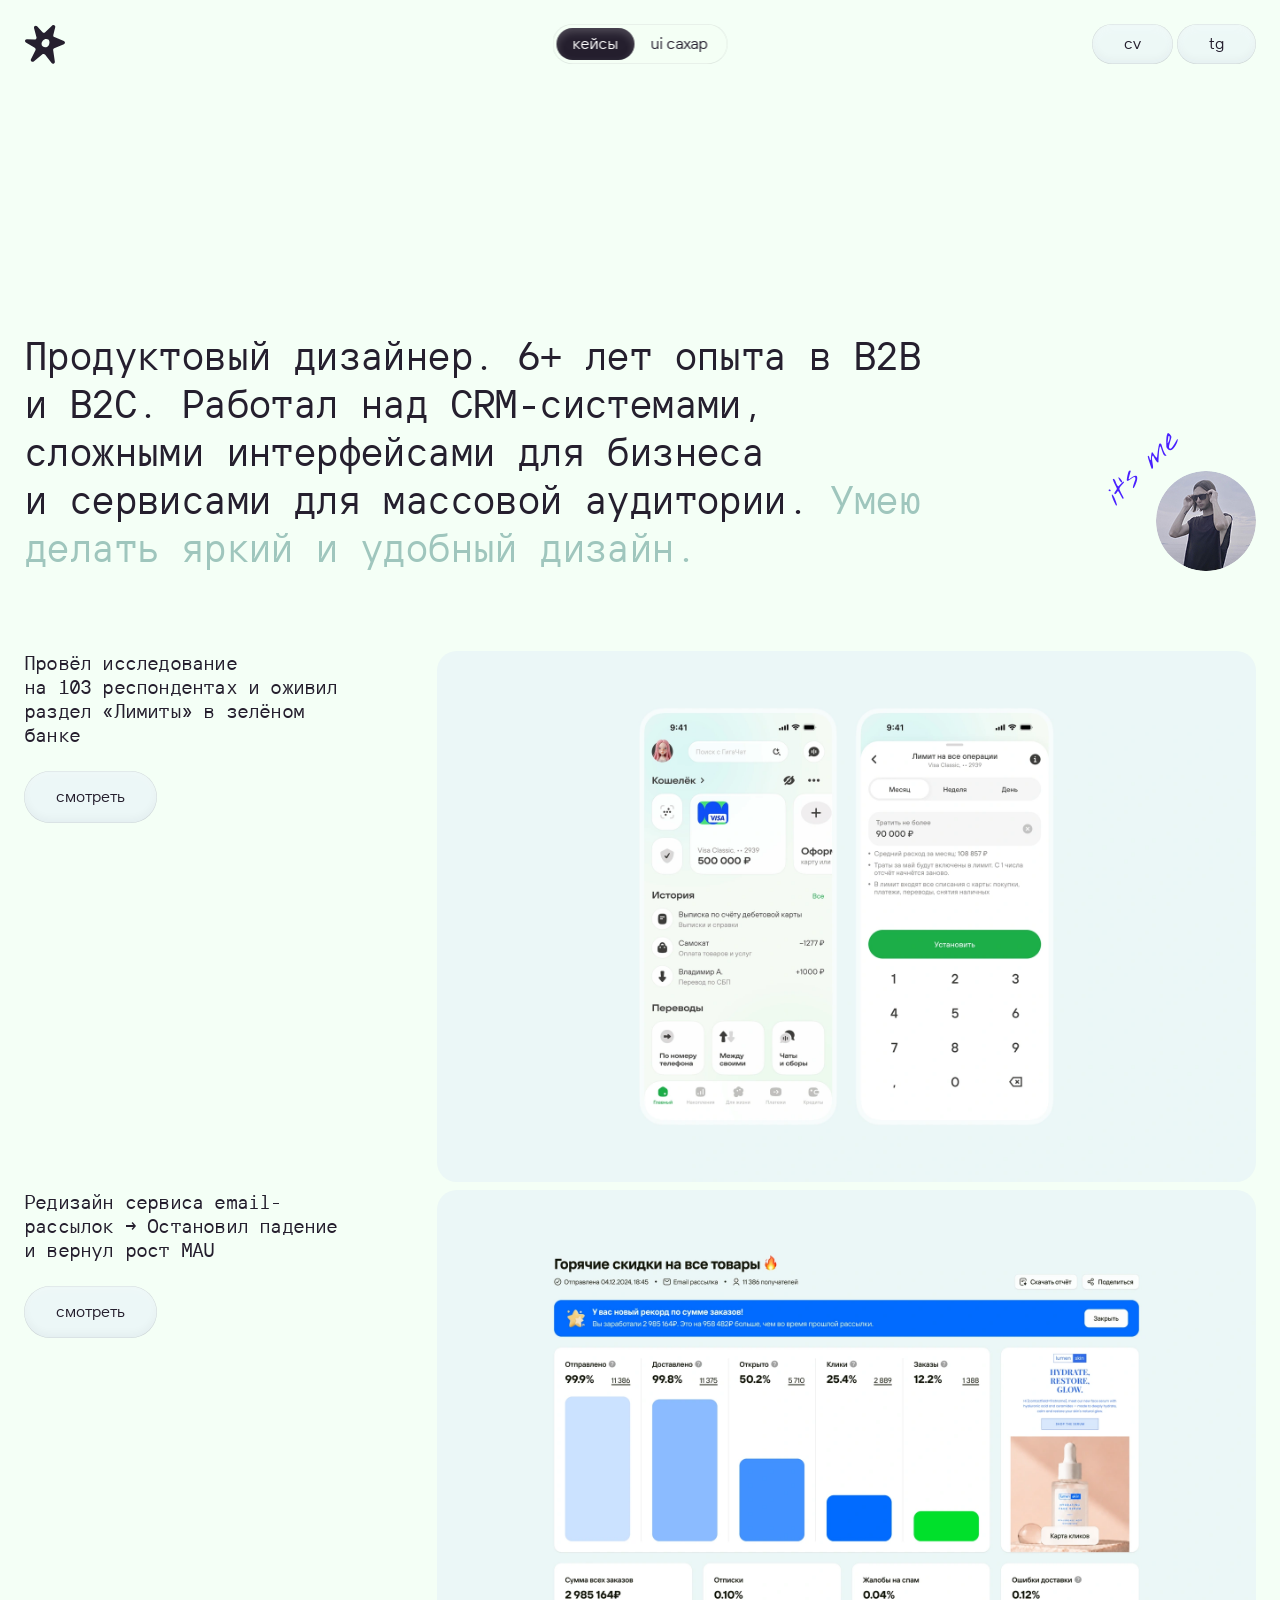
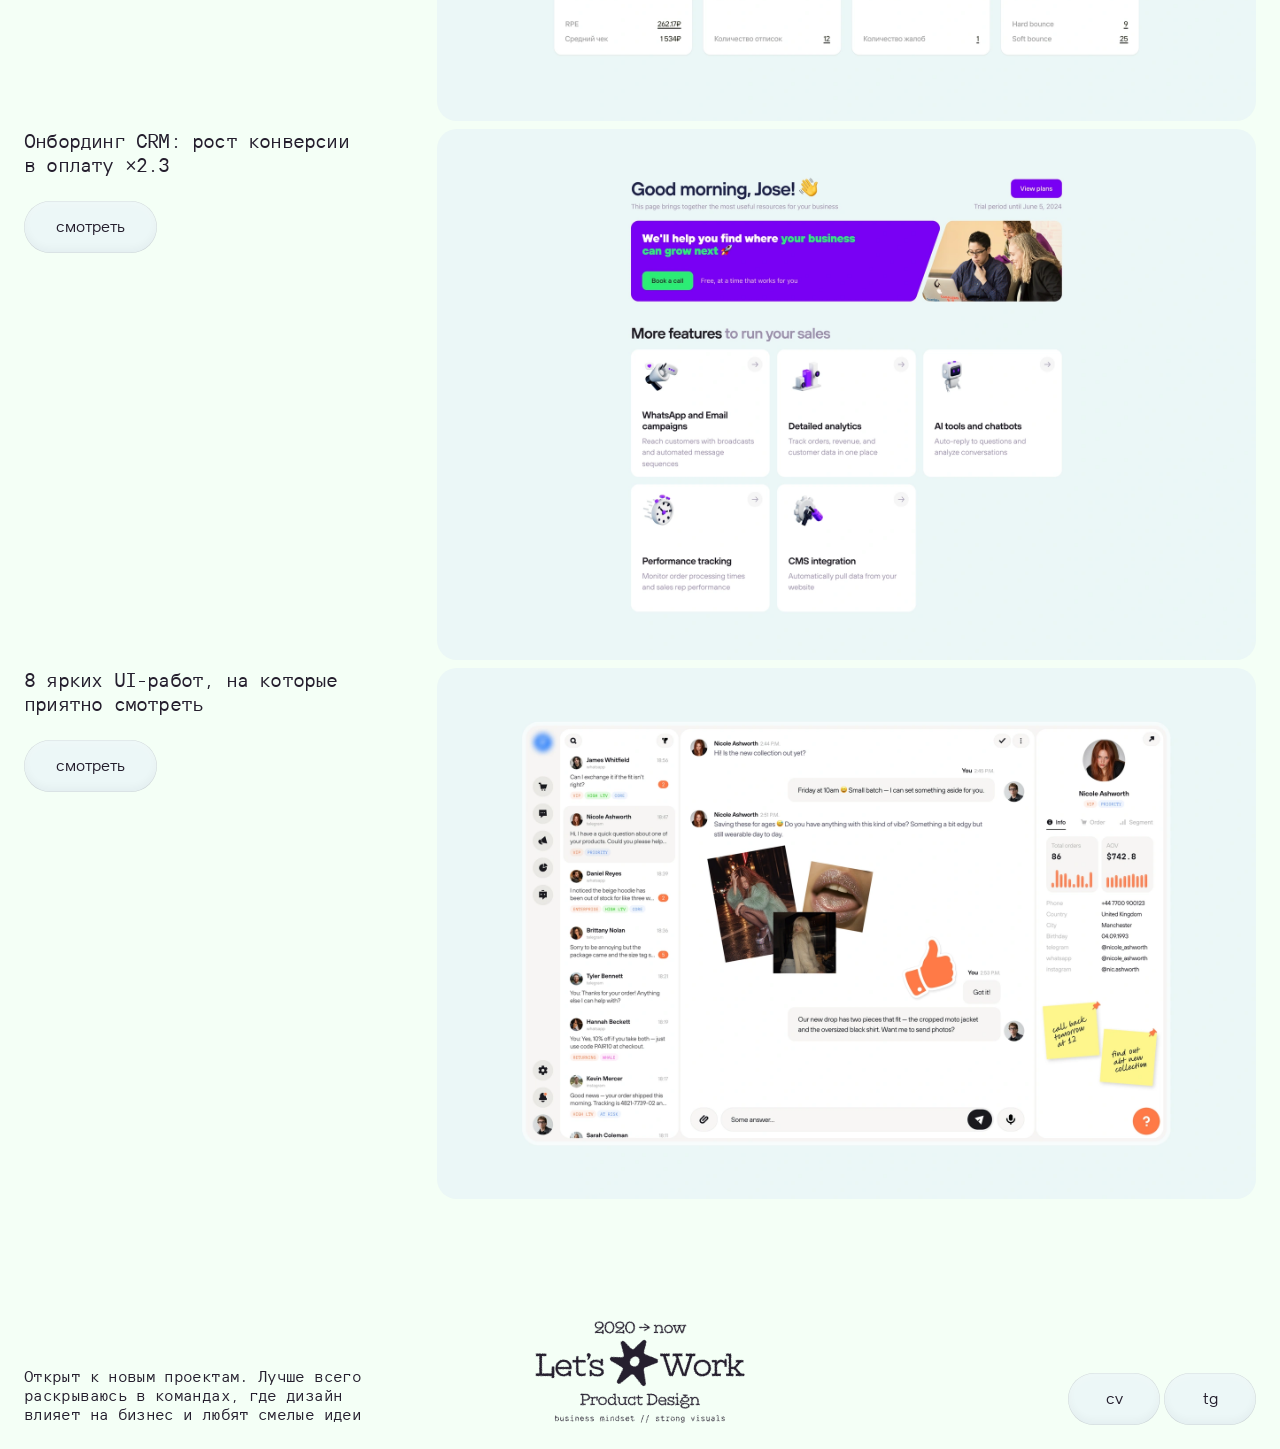
==== index.html @ d1dd5d83 "upload" ====
<!DOCTYPE html>
<html lang="ru">
  <head>
    <meta charset="utf-8">
    <meta name="viewport" content="width=device-width, initial-scale=1.0">
    <title>Николай Грачев — продуктовый дизайнер</title>
    <meta name="description" content="Продуктовый дизайнер. 6+ лет опыта в B2B и B2C: CRM-системы, сложные интерфейсы для бизнеса и сервисы для массовой аудитории.">
    <link rel="preload" href="fonts/tt-interphases-pro-mono-regular.woff2" as="font" type="font/woff2" crossorigin>
    <link rel="preload" href="fonts/tt-interphases-pro-regular.woff2" as="font" type="font/woff2" crossorigin>
    <link rel="icon" type="image/png" href="images/favicon.png">
    <link rel="apple-touch-icon" href="images/apple-touch-icon.png">
    <link rel="stylesheet" href="css/tokens.css">
    <link rel="stylesheet" href="css/base.css">
    <link rel="stylesheet" href="css/components.css">
    <link rel="stylesheet" href="css/home.css">
  </head>
  <body>
    <header class="main-header">
      <a class="main-header-logo" href="index.html" aria-label="На главную">
        <img src="images/logo.svg" alt="" width="42" height="41">
      </a>
      <div class="switch" role="tablist" aria-label="Раздел">
        <span class="pill" aria-hidden="true"></span>
        <button class="switch-item is-active" role="tab" aria-selected="true" data-tab="cases">кейсы</button>
        <button class="switch-item" role="tab" aria-selected="false" data-tab="ui">ui сахар</button>
      </div>
      <nav class="header-buttons">
        <a class="button button-small" href="#" data-link="cv">cv</a>
        <a class="button button-small" href="https://t.me/kolya01101110" target="_blank" rel="noopener" data-link="tg">tg</a>
      </nav>
    </header>

    <main class="container">

      <!-- Таб «кейсы» -->
      <div data-tab-panel="cases">
        <section class="hero">
          <h1 class="text-h1">Продуктовый дизайнер. 6+&nbsp;лет опыта в&nbsp;B2B и&nbsp;B2C. Работал над&nbsp;CRM-системами, сложными интерфейсами для&nbsp;бизнеса и&nbsp;сервисами для&nbsp;массовой аудитории. <span class="text-middle-grey">Умею делать яркий и&nbsp;удобный дизайн.</span></h1>
          <div class="hero-loom">
            <button class="hero-loom-button" type="button" aria-haspopup="dialog" aria-controls="video-note" aria-label="Открыть видео-приветствие">
              <img src="images/ava.png" alt="" width="100" height="100">
            </button>
            <p class="text-handwrite-32" aria-hidden="true">it's me</p>
          </div>
        </section>

        <section class="works" aria-label="Кейсы">
          <article class="work">
            <div class="work-description">
              <h2 class="text-h2">Провёл исследование на&nbsp;103&nbsp;респондентах и&nbsp;оживил раздел «Лимиты» в&nbsp;зелёном банке</h2>
              <a class="button button-middle" href="case-1.html">смотреть</a>
            </div>
            <a class="work-preview" href="case-1.html" tabindex="-1" aria-hidden="true">
              <img src="cover/cover-sber.webp" alt="" width="925" height="600" loading="lazy">
            </a>
          </article>
          <article class="work">
            <div class="work-description">
              <h2 class="text-h2">Редизайн сервиса email-рассылок&nbsp;→ Остановил падение и&nbsp;вернул рост MAU</h2>
              <a class="button button-middle" href="case-2.html">смотреть</a>
            </div>
            <a class="work-preview" href="case-2.html" tabindex="-1" aria-hidden="true">
              <img src="cover/cover-email.webp" alt="" width="925" height="600" loading="lazy">
            </a>
          </article>
          <article class="work">
            <div class="work-description">
              <h2 class="text-h2">Онбординг CRM: рост конверсии в&nbsp;оплату&nbsp;×2.3</h2>
              <a class="button button-middle" href="case-3.html">смотреть</a>
            </div>
            <a class="work-preview" href="case-3.html" tabindex="-1" aria-hidden="true">
              <img src="cover/cover-simla.webp" alt="" width="925" height="600" loading="lazy">
            </a>
          </article>
          <article class="work">
            <div class="work-description">
              <h2 class="text-h2">8&nbsp;ярких UI-работ, на&nbsp;которые приятно смотреть</h2>
              <a class="button button-middle" href="#ui" data-switch-to="ui">смотреть</a>
            </div>
            <a class="work-preview work-preview--violet" href="#ui" data-switch-to="ui" tabindex="-1" aria-hidden="true">
              <img src="cover/cover-chat.webp" alt="" width="925" height="600" loading="lazy">
            </a>
          </article>
        </section>
      </div>

      <!-- Таб «ui сахар» -->
      <div data-tab-panel="ui" hidden>
        <section class="shots" aria-label="UI-работы">
          <div class="shot" data-fit="1392" style="--shot-bg: #ECF7F7">
            <img class="shot-img shot-img--banner" src="ui/ui-1.webp" alt="" width="1114" height="360" loading="lazy">
          </div>
          <div class="shot" data-fit="1392" style="--shot-bg: #F6F5F3; --shot-stroke: rgba(255, 255, 255, 0.6); --shot-radius: 20px">
            <img class="shot-img shot-img--desktop" src="ui/ui-2.webp" alt="" width="955" height="620" loading="lazy">
          </div>
          <div class="shot" data-fit="1392" style="--shot-bg: #F1F3FB; --shot-stroke: rgba(255, 255, 255, 0.3)">
            <img class="shot-img shot-img--phone" src="ui/ui-3-1.webp" alt="" width="285" height="620" loading="lazy">
            <img class="shot-img shot-img--phone" src="ui/ui-3-2.webp" alt="" width="285" height="620" loading="lazy">
            <img class="shot-img shot-img--phone" src="ui/ui-3-3.webp" alt="" width="285" height="620" loading="lazy">
          </div>
          <div class="shot" data-fit="1392" style="--shot-bg: #000000">
            <img class="shot-img shot-img--showcase" src="ui/ui-4.webp" alt="" width="1093" height="710" loading="lazy">
          </div>
          <div class="shot" data-fit="1392" style="--shot-bg: #000000; --shot-stroke: #0A0A0E">
            <img class="shot-img shot-img--desktop" src="ui/ui-5.webp" alt="" width="955" height="620" loading="lazy">
          </div>
          <div class="shot" data-fit="1392" style="--shot-bg: #EFEFF1; --shot-stroke: rgba(255, 255, 255, 0.4)">
            <img class="shot-img shot-img--phone" src="ui/ui-6-1.webp" alt="" width="285" height="620" loading="lazy">
            <img class="shot-img shot-img--phone" src="ui/ui-6-2.webp" alt="" width="285" height="620" loading="lazy">
            <img class="shot-img shot-img--phone" src="ui/ui-6-3.webp" alt="" width="285" height="620" loading="lazy">
          </div>
          <div class="shot" data-fit="1392" style="--shot-bg: #F7F4F3; --shot-stroke: rgba(255, 255, 255, 0.6)">
            <img class="shot-img shot-img--phone" src="ui/ui-7-1.webp" alt="" width="285" height="620" loading="lazy">
            <img class="shot-img shot-img--phone" src="ui/ui-7-2.webp" alt="" width="285" height="620" loading="lazy">
            <img class="shot-img shot-img--phone" src="ui/ui-7-3.webp" alt="" width="285" height="620" loading="lazy">
          </div>
          <div class="shot" data-fit="1392" style="--shot-bg: #F4F4F5; --shot-stroke: rgba(255, 255, 255, 0.4); --shot-radius: 24px">
            <img class="shot-img shot-img--desktop" src="ui/ui-8.webp" alt="" width="955" height="620" loading="lazy">
          </div>
        </section>
      </div>

      <footer class="main-footer">
        <p class="text-mono-16">Открыт к&nbsp;новым проектам. Лучше всего раскрываюсь в&nbsp;командах, где&nbsp;дизайн влияет на&nbsp;бизнес и&nbsp;любят смелые идеи</p>
        <img class="main-footer-logo" src="images/logo-footer.png" alt="Let’s Work — Product Design" width="212" height="110">
        <div class="main-footer-buttons">
          <a class="button button-middle button-fixed-92" href="#" data-link="cv">cv</a>
          <a class="button button-middle button-fixed-92" href="https://t.me/kolya01101110" target="_blank" rel="noopener" data-link="tg">tg</a>
        </div>
      </footer>
    </main>

    <!-- Видео-кружок (как в Telegram). Пока картинка; видео: заменить <img> на
         <video src="..." playsinline preload="metadata"></video> — прогресс и play/pause подхватятся сами -->
    <dialog class="video-note" id="video-note" aria-label="Видео-приветствие">
      <header class="main-header">
        <img class="video-note-logo" src="images/logo.svg" alt="" width="42" height="41">
        <button class="button button-small video-note-close" type="button" data-close>закрыть</button>
      </header>
      <div class="video-note-stage">
        <div class="video-note-circle">
          <img class="video-note-media" src="images/ava-video.webp" alt="Николай Грачев" width="680" height="680">
          <svg class="video-note-progress" viewBox="0 0 680 680" aria-hidden="true">
            <circle cx="340" cy="340" r="337" pathLength="100"/>
          </svg>
        </div>
      </div>
    </dialog>

    <script src="js/fit.js"></script>
    <script src="js/switch.js"></script>
    <script src="js/video-note.js"></script>
  </body>
</html>
---- css/tokens.css ----
/* Дизайн-токены. Значения из Figma (Portfolio — autumn 2026). */
:root {
  /* цвета */
  --white: #F4FFF6;        /* фон страницы */
  --black: #251F2E;        /* основной текст, активная пилюля */
  --light-grey: #ECF7F7;   /* фон кнопок и карточек */
  --light-grey-hover: #DBF0F0;
  --light-grey-active: #C9E8E8;
  --light-violet: #F7F6F9; /* фон карточки «ui-сахар» */
  --middle-grey: #9FC6BD;  /* акцентная часть заголовка */
  --blue: #4920FF;         /* рукописная подпись */
  --border: rgba(37, 31, 46, 0.12);

  /* шрифты */
  --font-sans: "TT Interphases Pro", system-ui, sans-serif;
  --font-mono: "TT Interphases Pro Mono", ui-monospace, monospace;
  --font-hand: "Nothing You Could Do", cursive;

  /* эффекты */
  --shadow-inset: inset 0 4px 8px 0 rgba(255, 255, 255, 0.20),
                  inset 0 -4px 8px 0 rgba(37, 31, 46, 0.04);
  --stroke-inside: inset 0 0 0 0.5px var(--border); /* обводка внутрь, как в Figma */
  --blur: blur(4px);

  /* сетка и отступы */
  --page-padding: 24px;
  --grid-gap: 8px;
  --radius-card: 20px;
  --radius-pill: 100px;
}

/* Адаптив: десктоп ≥1024 (тянется на всю ширину), планшет 768–1023, мобилка ≤767 */
@media (max-width: 767px) {
  :root { --page-padding: 16px; }
}
---- css/base.css ----
/* Шрифты */
@font-face {
  font-family: "TT Interphases Pro";
  src: url("../fonts/tt-interphases-pro-regular.woff2") format("woff2");
  font-weight: 400;
  font-style: normal;
  font-display: block;
}
@font-face {
  font-family: "TT Interphases Pro";
  src: url("../fonts/tt-interphases-pro-medium.woff2") format("woff2");
  font-weight: 500;
  font-style: normal;
  font-display: block;
}
@font-face {
  font-family: "TT Interphases Pro Mono";
  src: url("../fonts/tt-interphases-pro-mono-regular.woff2") format("woff2");
  font-weight: 400;
  font-style: normal;
  font-display: block;
}
@font-face {
  font-family: "Nothing You Could Do";
  src: url("../fonts/nothing-you-could-do.woff2") format("woff2");
  font-weight: 400;
  font-style: normal;
  font-display: block;
}

/* Ресет */
*, *::before, *::after { box-sizing: border-box; }
html { scroll-behavior: smooth; }
body {
  margin: 0;
  background-color: var(--white);
  color: var(--black);
  font-family: var(--font-sans);
  font-size: 16px;
  line-height: 1.5;
  -webkit-font-smoothing: antialiased;
  -moz-osx-font-smoothing: grayscale;
}
h1, h2, h3, p { margin: 0; font-weight: 400; }
img { display: block; max-width: 100%; }
a { color: inherit; text-decoration: none; }
button { font: inherit; color: inherit; }

/* Типографика */
.text-h1 {               /* hero, 40 / 120% */
  font-family: var(--font-mono);
  font-size: 40px;
  line-height: 1.2;
  letter-spacing: -0.04em;
}
.text-h2 {               /* заголовок карточки, 20 / 120% */
  font-family: var(--font-mono);
  font-size: 20px;
  line-height: 1.2;
  letter-spacing: -0.04em;
}
.text-mono-16 {          /* 16 / 120% */
  font-family: var(--font-mono);
  font-size: 16px;
  line-height: 1.2;
  letter-spacing: -0.04em;
}
.text-16 {               /* 16 / 150% */
  font-family: var(--font-sans);
  font-size: 16px;
  line-height: 1.5;
}
.text-handwrite-32 {
  font-family: var(--font-hand);
  font-size: 32px;
  line-height: 1.2;
  letter-spacing: -0.04em;
  color: var(--blue);
}
.text-middle-grey { color: var(--middle-grey); }

/* Доступность: фокус только с клавиатуры */
:focus-visible {
  outline: 2px solid var(--blue);
  outline-offset: 2px;
}
.visually-hidden {
  position: absolute; width: 1px; height: 1px; margin: -1px;
  overflow: hidden; clip: rect(0 0 0 0); white-space: nowrap;
}

/* Адаптив: типографика */
@media (max-width: 1023px) {
  .text-h1 { font-size: 32px; }
}
@media (max-width: 767px) {
  .text-h1 { font-size: 24px; }
}
---- css/components.css ----
/* Кнопки — компонент «Frame 3» из ui kit */
.button {
  display: inline-flex;
  align-items: center;
  justify-content: center;
  padding: 4px 32px 6px;
  border: none;
  border-radius: var(--radius-pill);
  box-shadow: var(--stroke-inside), var(--shadow-inset);
  font-family: var(--font-sans);
  font-size: 16px;
  line-height: 1.5;
  white-space: nowrap;
  cursor: pointer;
  transition: background-color .2s ease;
}
/* small: 40px, полупрозрачная с блюром (шапка) */
.button-small {
  height: 40px;
  background-color: rgba(236, 247, 247, 0.8);
  -webkit-backdrop-filter: var(--blur);
  backdrop-filter: var(--blur);
}
.button-small:hover  { background-color: rgba(219, 240, 240, 0.8); }
.button-small:active { background-color: rgba(201, 232, 232, 0.8); }

/* middle: 52px, сплошная (карточки, футер) */
.button-middle {
  height: 52px;
  background-color: var(--light-grey);
}
.button-middle:hover  { background-color: var(--light-grey-hover); }
.button-middle:active { background-color: var(--light-grey-active); }

.button-fixed-92 { width: 92px; padding-inline: 0; }

/* «← на главную» в шапке кейсов — поуже: слева 16, справа 20 */
.button-back { padding-inline: 16px 20px; }

/* Segment control — «Frame 1» */
.switch {
  position: relative;
  display: inline-flex;
  align-items: center;
  padding: 4px;
  border-radius: var(--radius-pill);
  box-shadow: var(--stroke-inside);
  background: rgba(244, 255, 246, 0.8);
  -webkit-backdrop-filter: var(--blur);
  backdrop-filter: var(--blur);
  font-family: var(--font-sans);
  font-size: 16px;
  line-height: 1.5;
}
.pill {
  position: absolute;
  top: 4px;
  bottom: 4px;
  left: 4px;
  border-radius: var(--radius-pill);
  background: var(--black);
  box-shadow: var(--shadow-inset);
  transition: translate 280ms cubic-bezier(.4, 0, .2, 1),
              width 300ms cubic-bezier(.34, 1.3, .64, 1) 0.22s;
}
.pill.is-moving {
  animation: pill-squish 520ms linear;
}
@keyframes pill-squish {
  0%   { scale: 1 1; }
  58%  { scale: 1 1; }
  76%  { scale: .97 1.01; }
  100% { scale: 1 1; }
}
@media (prefers-reduced-motion: reduce) {
  .pill { transition: none; }
  .pill.is-moving { animation: none; }
}
.switch-item {
  position: relative;
  z-index: 1;
  display: flex;
  align-items: center;
  justify-content: center;
  height: 32px;
  padding: 4px 16px 6px;
  border: none;
  background: none;
  border-radius: var(--radius-pill);
  color: var(--black);
  cursor: pointer;
  white-space: nowrap;
  transition: color .3s ease;
}
.switch-item.is-active {
  color: #FFFFFF;
  cursor: default;
}

/* Шапка */
.main-header {
  position: fixed;
  top: 0;
  left: 0;
  z-index: 10;
  width: 100%;
  padding: var(--page-padding);
  display: flex;
  justify-content: space-between;
  align-items: flex-start;
  pointer-events: none;   /* прозрачные зоны шапки не перехватывают клики */
}
.main-header > * { pointer-events: auto; }
/* Свич «кейсы / ui сахар» — по центру страницы, а не между логотипом и cv/tg
   (они разной ширины, и во флексе свич кренило влево). На мобилке — во флексе, справа */
@media (min-width: 768px) {
  .main-header > .switch {
    position: absolute;
    top: var(--page-padding);
    left: 50%;
    translate: -50% 0;
  }
}
.main-header-logo img { width: 42px; height: 41px; }
.header-buttons {
  display: flex;
  gap: 4px;
}

/* big: 100px, кнопки «СРАЗУ В ФИГМУ», «ВСЕ АРТЕФАКТЫ» */
.button-big {
  height: 100px;
  gap: 10px;
  padding: 4px 60px 6px;
  font-family: var(--font-mono);
  font-size: 16px;
  line-height: 1.5;
  background-color: var(--light-grey);
}
.button-big:hover  { background-color: var(--light-grey-hover); }
.button-big:active { background-color: var(--light-grey-active); }
.button-big > img { width: 24px; height: 24px; }

/* dark — тёмный вариант из ui kit */
.button-dark {
  color: var(--white);
  background-color: var(--black);
  box-shadow: var(--stroke-inside),
              inset 0 4px 12px 0 rgba(255, 255, 255, 0.16),
              inset 0 -4px 12px 0 #18141E;
}
.button-dark:hover  { background-color: #110E15; }
.button-dark:active { background-color: #000000; }

/* Переключатель «было / стало» — segment control (анимация из js/switch.js) с фоном и тенью тогла */
.switch--toggle {
  background: rgba(236, 247, 247, 0.8);
  box-shadow: var(--stroke-inside), var(--shadow-inset);
}
/* Пока пилюля не встала на стартовую позицию — без анимации (иначе при загрузке она «едет» к «стало») */
.switch--toggle:not(.is-ready) .pill { transition: none; }

/* Очень узкие экраны (<360): cv/tg в шапке кейсов поуже, чтобы влезали рядом с «на главную» */
@media (max-width: 359px) {
  .header-buttons .button { padding-inline: 20px; }
}
---- css/home.css ----
/* Главная — фрейм «main» 1440 */
.container {
  padding: 0 var(--page-padding) var(--page-padding);
}

/* Hero: текст начинается на 331px от верха страницы, низ текста выровнен с аватаркой */
.hero {
  display: flex;
  justify-content: space-between;
  align-items: flex-end;
  column-gap: 80px;      /* текст не заходит под подпись «it's me» на узких экранах */
  padding-top: 331px;
}
.hero > h1 {
  max-width: 923px;
}
.hero-loom {
  position: relative;
  flex-shrink: 0;
  width: 100px;
  height: 100px;
  margin-bottom: 0.36px; /* низ аватарки на 570.64 при низе текста 571 */
}
.hero-loom-button {
  display: block;
  padding: 0;
  border: none;
  border-radius: 50%;
  background: none;
  cursor: pointer;
  transition: transform .3s cubic-bezier(.4, 0, .2, 1);
}
@media (hover: hover) {
  .hero-loom-button:hover { transform: scale(1.04); }
}
.hero-loom-button img {
  display: block;
  width: 100px;
  height: 100px;
  border-radius: 50%;
  object-fit: cover;
}
@media (prefers-reduced-motion: reduce) {
  .hero-loom-button { transition: none; }
}
.hero-loom > p {
  position: absolute;
  left: -14px;           /* центр подписи относительно левого верхнего угла аватарки */
  top: -1.5px;
  translate: -50% -50%;
  rotate: -45deg;
  white-space: nowrap;
  pointer-events: none;
}

/* Табы, которые переключает segment control */
[data-tab-panel][hidden] { display: none; }

/* Кейсы */
.works {
  display: flex;
  flex-direction: column;
  gap: var(--grid-gap);
  margin-top: 80px;
}
.work {
  display: grid;
  grid-template-columns: repeat(12, 1fr);
  column-gap: var(--grid-gap);
  align-items: start;
}
.work-description {
  grid-column: 1 / 5;
  max-width: 336px;
  display: flex;
  flex-direction: column;
  align-items: flex-start;
  gap: 24px;
}
.work-preview {
  grid-column: 5 / 13;
  display: block;
  aspect-ratio: 925 / 600;
  overflow: hidden;
  border-radius: var(--radius-card);
  background-color: var(--light-grey);
  transition: transform .4s cubic-bezier(.4, 0, .2, 1);
}
/* Ховер: обложка целиком (фон + картинка) чуть растёт; transform не влияет на раскладку, соседи не сдвигаются */
@media (hover: hover) {
  .work-preview:hover { transform: scale(1.01); }
}
@media (prefers-reduced-motion: reduce) {
  .work-preview { transition: none; }
}
.work-preview--violet { background-color: var(--light-violet); }
.work-preview > img {
  width: 100%;
  height: 100%;
  object-fit: cover;
}

/* Футер */
.main-footer {
  position: relative;
  display: flex;
  justify-content: space-between;
  align-items: flex-end;
  margin-top: var(--grid-gap); /* футер — последний элемент колонки кейсов с gap 8 */
  padding-top: 160px;
}
.main-footer > p {
  width: 340px;
}
.main-footer-buttons {
  display: flex;
  gap: 4px;
}
.main-footer-logo {
  position: absolute;
  bottom: 0;
  left: 50%;
  translate: -50% 0;
  width: 212px;
  height: 110px;
}

/* Таб «ui сахар» — фрейм «ui». Шоты 1392×800, картинка по центру */
.shots {
  display: flex;
  flex-direction: column;
  gap: var(--grid-gap);
  padding-top: var(--page-padding); /* первый шот на 24px от верха, шапка лежит поверх */
}
.shot {
  --shot-bg: var(--light-grey);
  --shot-stroke: transparent;   /* обводка 8px снаружи картинки, как Stroke Outside в Figma */
  --shot-radius: 28px;
  height: 800px;
  display: flex;
  align-items: center;
  justify-content: center;
  gap: 40px;
  overflow: hidden;
  border-radius: calc(var(--radius-card) / var(--fit, 1)); /* при уменьшении (js/fit.js) скругление остаётся 20 */
  background-color: var(--shot-bg);
}
.shot-img {
  display: block;
  flex-shrink: 0;
  object-fit: cover;
  border-radius: var(--shot-radius);
  box-shadow: 0 0 0 8px var(--shot-stroke);
}
.shot-img--phone    { width: 285.17px;  height: 620px; }
.shot-img--desktop  { width: 954.62px;  height: 620px; }
.shot-img--banner   { width: 1114.29px; height: 360px; border-radius: 0; box-shadow: none; }
.shot-img--showcase { width: 1093.2px;  height: 710px; border-radius: 0; box-shadow: none; }

/* Видео-кружок — Figma «video» 759:7309 */
html:has(.video-note[open]) { overflow: hidden; }
.video-note {
  width: 100%;
  height: 100%;
  max-width: none;
  max-height: none;
  margin: 0;
  padding: 0;
  border: none;
  background: transparent;
  color: inherit;
}
.video-note::backdrop {
  background-color: rgba(244, 255, 246, 0.8);
  -webkit-backdrop-filter: blur(12px);
  backdrop-filter: blur(12px);
}
.video-note-logo { width: 42px; height: 41px; }
.video-note-close { padding-inline: 24px; }
.video-note-stage {
  height: 100%;
  display: flex;
  align-items: center;
  justify-content: center;
}
.video-note-circle {
  --progress: 0;          /* 0…1, ставит js/video-note.js */
  position: relative;
  width: min(680px, calc(100vw - 2 * var(--page-padding)), calc(100dvh - 176px));
  aspect-ratio: 1;
  border-radius: 50%;
  overflow: hidden;
}
.video-note-media {
  display: block;
  width: 100%;
  height: 100%;
  object-fit: cover;
}
/* Прогресс: полоса 6px по внешнему краю, старт сверху, по часовой */
.video-note-progress {
  position: absolute;
  inset: 0;
  rotate: -90deg;
  pointer-events: none;
}
.video-note-progress circle {
  fill: none;
  stroke: var(--blue);
  stroke-width: 6;
  stroke-dasharray: 100;
  stroke-dashoffset: calc(100 - var(--progress) * 100);
}

/* Появление */
.video-note[open] .video-note-circle { animation: video-note-in .35s cubic-bezier(.2, 0, 0, 1); }
.video-note[open]::backdrop { animation: video-note-fade .25s ease; }
@keyframes video-note-in { from { opacity: 0; scale: .92; } }
@keyframes video-note-fade { from { opacity: 0; } }
@media (prefers-reduced-motion: reduce) {
  .video-note[open] .video-note-circle,
  .video-note[open]::backdrop { animation: none; }
}

/* ——— Адаптив главной ——— */
@media (max-width: 1023px) {
  /* Hero: только текст, кружка с «it's me» (и открытия видео) в адаптиве нет */
  .hero { padding-top: 200px; }
  .hero-loom { display: none; }

  /* Карточки в одну колонку: текст, под ним обложка */
  .works { margin-top: 64px; gap: 64px; }
  .work { display: flex; flex-direction: column; gap: 24px; }
  .work-description { max-width: 560px; }
  /* «смотреть» не показываем — жмут на обложку. Кнопка остаётся для клавиатуры
     и скринридеров (у обложки aria-hidden) и появляется при фокусе с Tab */
  .work-description > .button:not(:focus-visible) {
    position: absolute;
    width: 1px; height: 1px; margin: -1px; padding: 0;
    overflow: hidden; clip: rect(0 0 0 0); white-space: nowrap;
  }
  .work-description .text-h2 { font-size: 24px; }
  .work-preview { width: 100%; }

  /* Футер: текст сверху, ниже кнопки и логотип */
  .main-footer {
    flex-wrap: wrap;
    row-gap: 40px;
    margin-top: 0;
    padding-top: 120px;
  }
  .main-footer > p { width: 100%; max-width: 340px; }
  .main-footer-logo { position: static; translate: none; order: 1; }
}
@media (max-width: 767px) {
  /* Шапка главной: логотип и свич; cv и tg есть в футере. В кейсах cv/tg остаются */
  .header-buttons { display: none; }

  .hero { padding-top: 136px; }

  .works { margin-top: 48px; gap: 48px; }
  .work { gap: 20px; }
  .work-description .text-h2 { font-size: 20px; }

  .main-footer { padding-top: 96px; }
  .main-footer-logo { width: 160px; height: auto; }
}
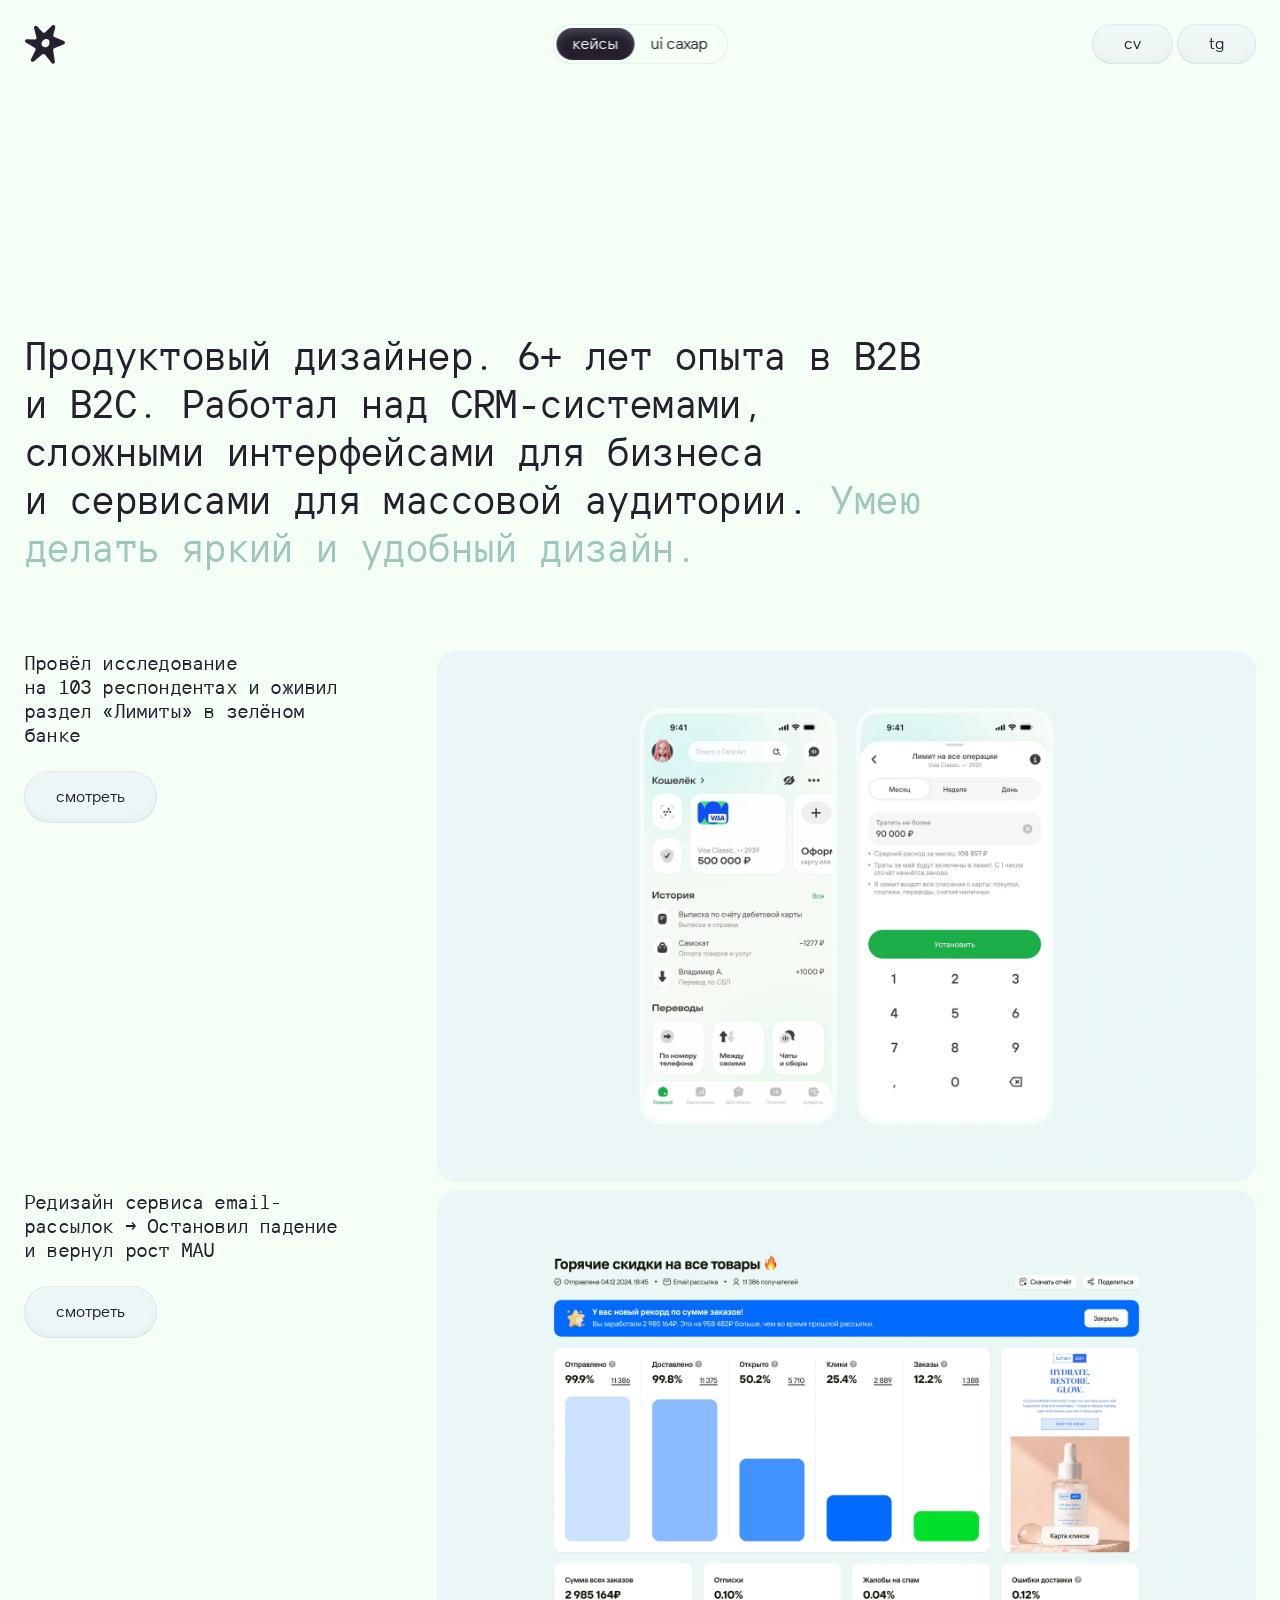
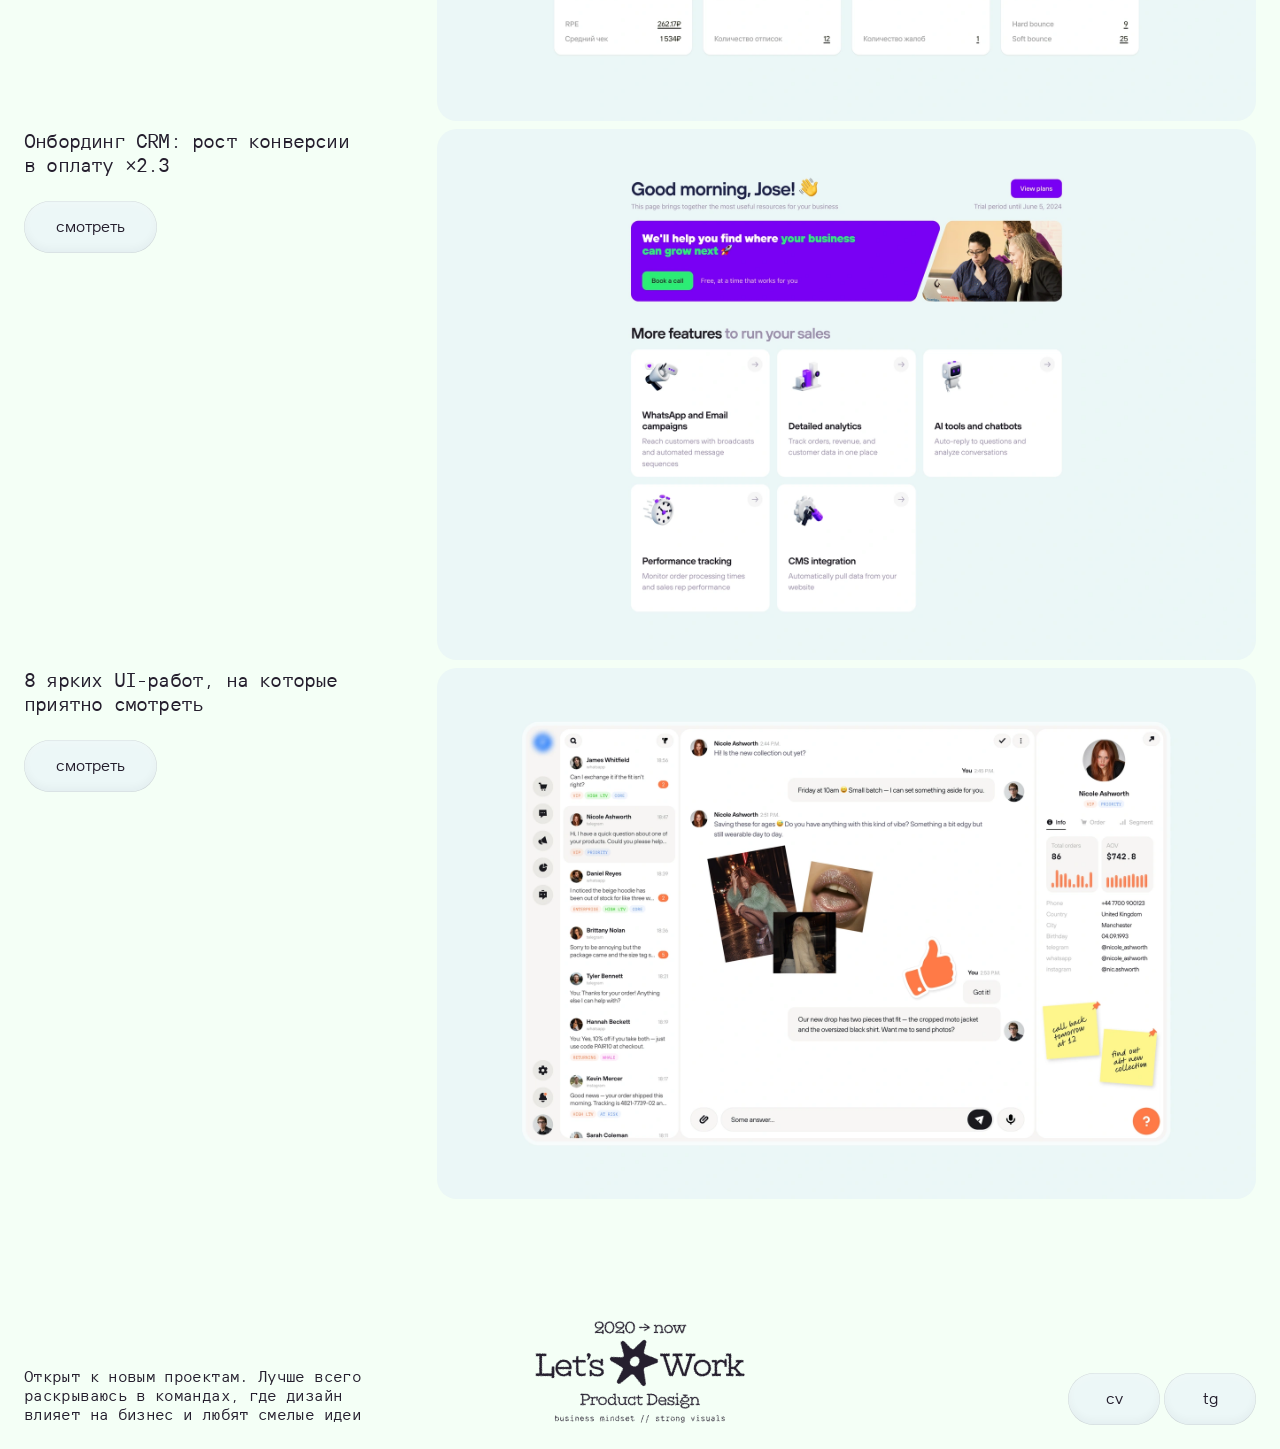
==== commit 41915e93: "1" ====
--- a/index.html
+++ b/index.html
@@ -3,6 +3,7 @@
   <head>
     <meta charset="utf-8">
     <meta name="viewport" content="width=device-width, initial-scale=1.0">
+    <meta name="robots" content="noindex, nofollow">
     <title>Николай Грачев — продуктовый дизайнер</title>
     <meta name="description" content="Продуктовый дизайнер. 6+ лет опыта в B2B и B2C: CRM-системы, сложные интерфейсы для бизнеса и сервисы для массовой аудитории.">
     <link rel="preload" href="fonts/tt-interphases-pro-mono-regular.woff2" as="font" type="font/woff2" crossorigin>
@@ -25,7 +26,7 @@
         <button class="switch-item" role="tab" aria-selected="false" data-tab="ui">ui сахар</button>
       </div>
       <nav class="header-buttons">
-        <a class="button button-small" href="#" data-link="cv">cv</a>
+        <a class="button button-small" href="https://drive.google.com/file/d/1xHJryMdsmioFay20EzBZMsBdah8leiih/view" target="_blank" rel="noopener" data-link="cv">cv</a>
         <a class="button button-small" href="https://t.me/kolya01101110" target="_blank" rel="noopener" data-link="tg">tg</a>
       </nav>
     </header>
@@ -36,7 +37,7 @@
       <div data-tab-panel="cases">
         <section class="hero">
           <h1 class="text-h1">Продуктовый дизайнер. 6+&nbsp;лет опыта в&nbsp;B2B и&nbsp;B2C. Работал над&nbsp;CRM-системами, сложными интерфейсами для&nbsp;бизнеса и&nbsp;сервисами для&nbsp;массовой аудитории. <span class="text-middle-grey">Умею делать яркий и&nbsp;удобный дизайн.</span></h1>
-          <div class="hero-loom">
+          <div class="hero-loom" hidden><!-- временно скрыто, вернуть: убрать hidden -->
             <button class="hero-loom-button" type="button" aria-haspopup="dialog" aria-controls="video-note" aria-label="Открыть видео-приветствие">
               <img src="images/ava.png" alt="" width="100" height="100">
             </button>
@@ -124,7 +125,7 @@
         <p class="text-mono-16">Открыт к&nbsp;новым проектам. Лучше всего раскрываюсь в&nbsp;командах, где&nbsp;дизайн влияет на&nbsp;бизнес и&nbsp;любят смелые идеи</p>
         <img class="main-footer-logo" src="images/logo-footer.png" alt="Let’s Work — Product Design" width="212" height="110">
         <div class="main-footer-buttons">
-          <a class="button button-middle button-fixed-92" href="#" data-link="cv">cv</a>
+          <a class="button button-middle button-fixed-92" href="https://drive.google.com/file/d/1xHJryMdsmioFay20EzBZMsBdah8leiih/view" target="_blank" rel="noopener" data-link="cv">cv</a>
           <a class="button button-middle button-fixed-92" href="https://t.me/kolya01101110" target="_blank" rel="noopener" data-link="tg">tg</a>
         </div>
       </footer>
--- a/css/home.css
+++ b/css/home.css
@@ -14,6 +14,7 @@
 .hero > h1 {
   max-width: 923px;
 }
+.hero-loom[hidden] { display: none; }
 .hero-loom {
   position: relative;
   flex-shrink: 0;
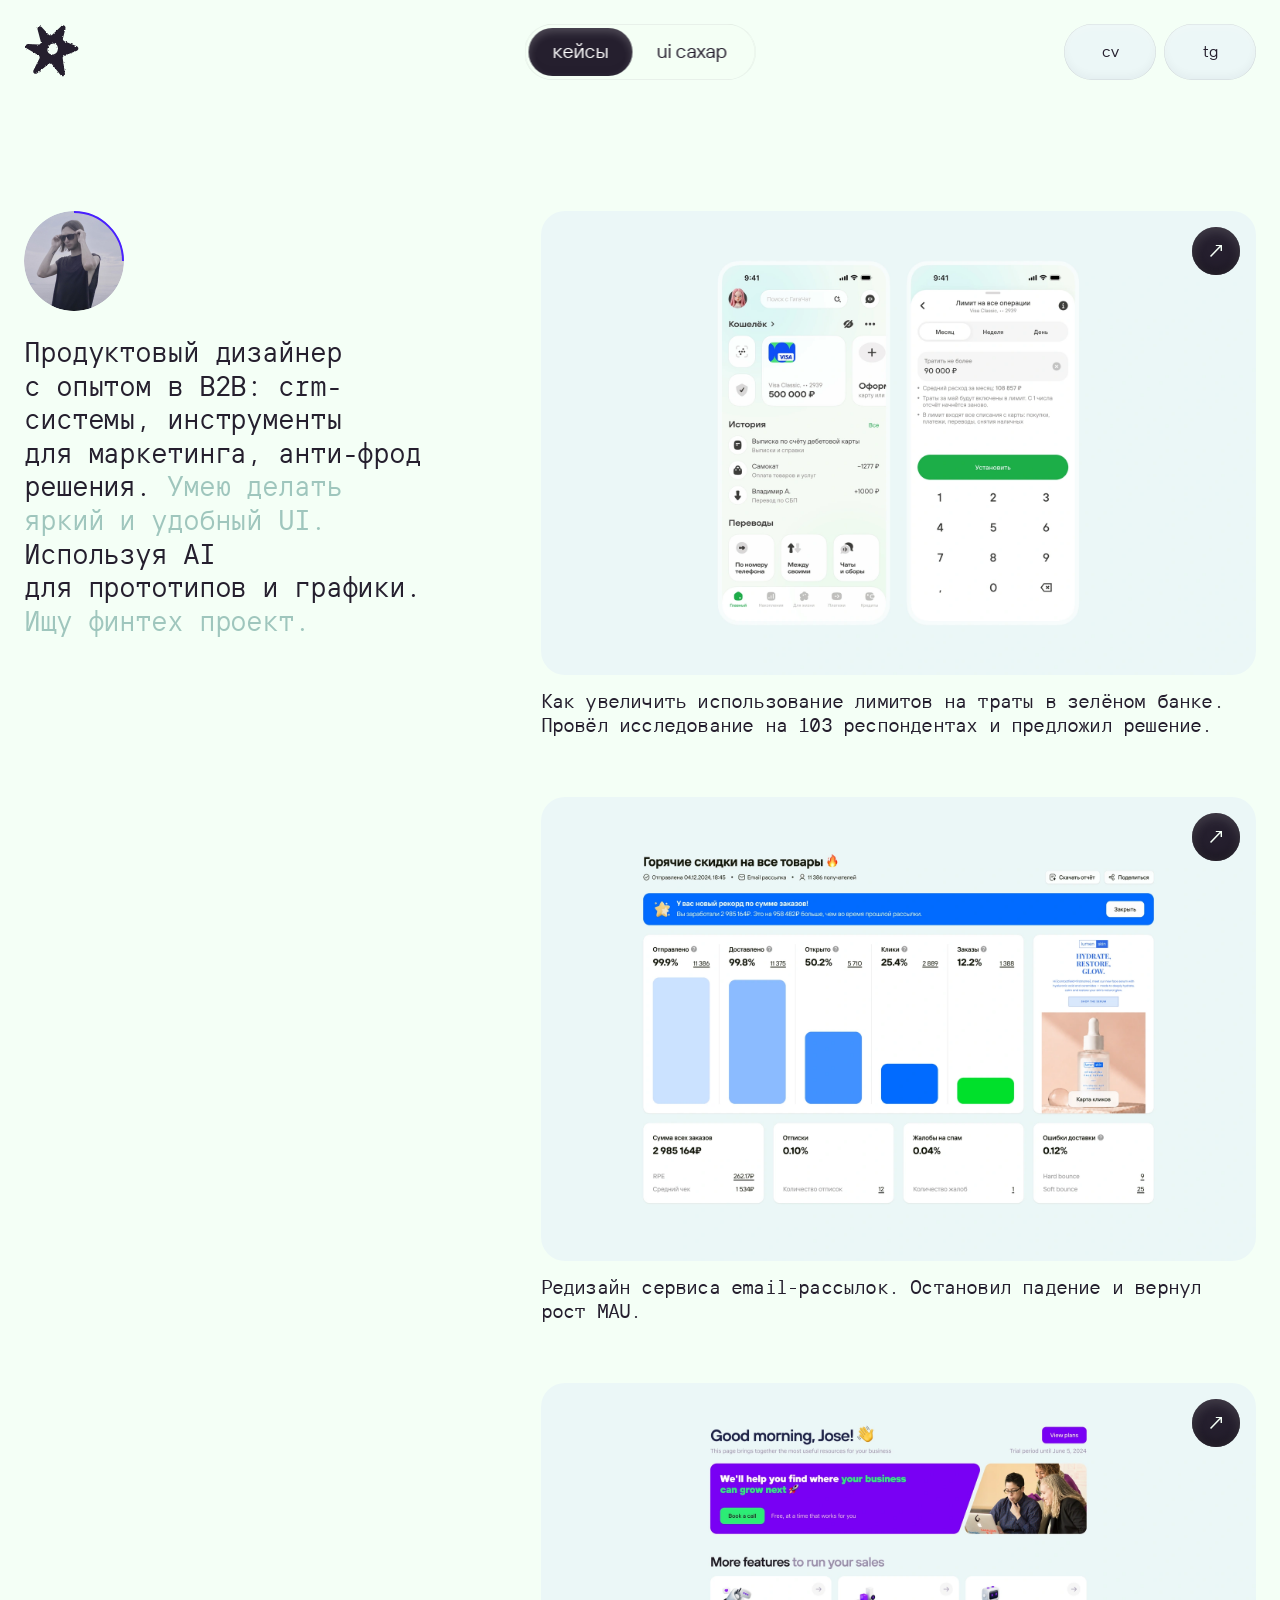
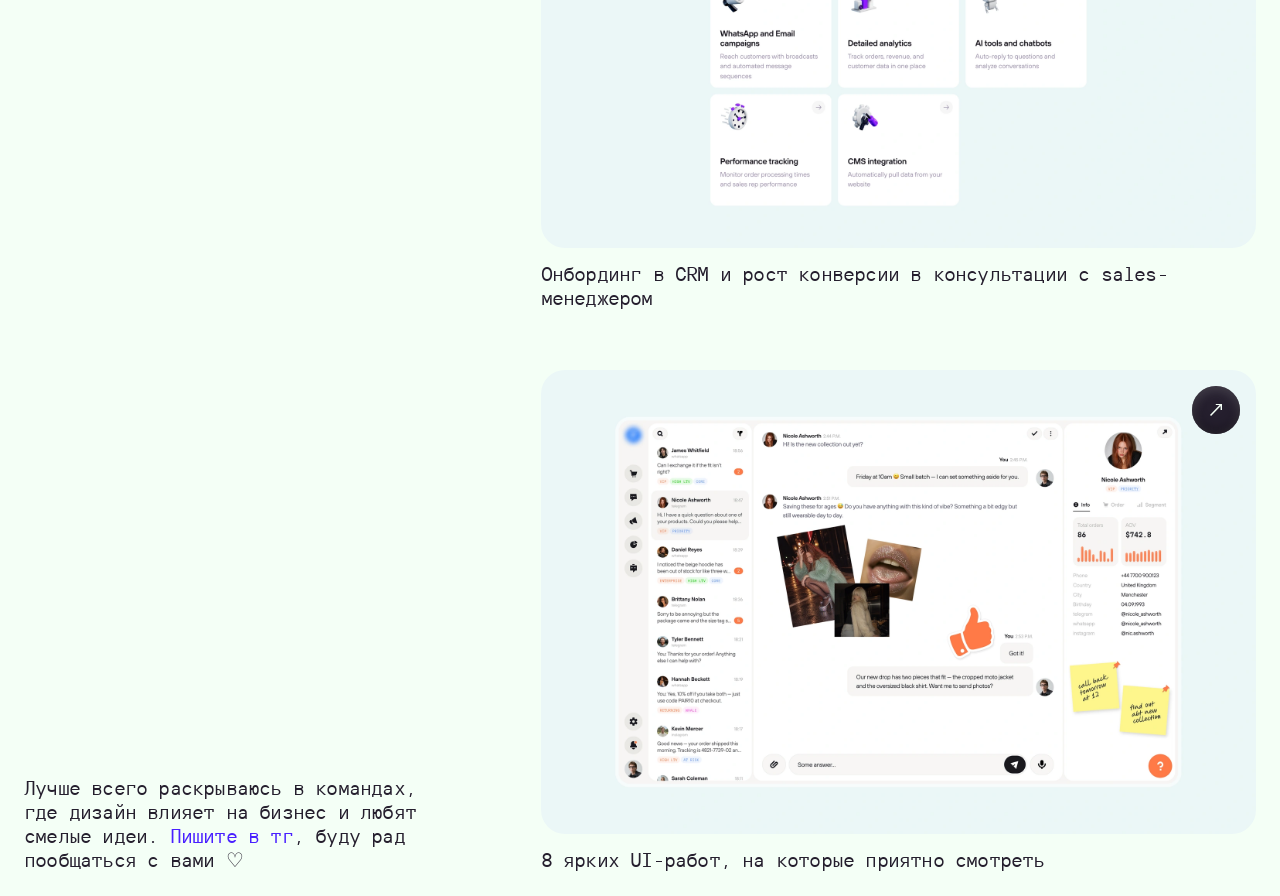
==== commit 8eae7bb1: "huge updates" ====
--- a/index.html
+++ b/index.html
@@ -4,6 +4,19 @@
     <meta charset="utf-8">
     <meta name="viewport" content="width=device-width, initial-scale=1.0">
     <meta name="robots" content="noindex, nofollow">
+    <!-- Yandex.Metrika counter -->
+    <script type="text/javascript">
+        (function(m,e,t,r,i,k,a){
+            m[i]=m[i]||function(){(m[i].a=m[i].a||[]).push(arguments)};
+            m[i].l=1*new Date();
+            for (var j = 0; j < document.scripts.length; j++) {if (document.scripts[j].src === r) { return; }}
+            k=e.createElement(t),a=e.getElementsByTagName(t)[0],k.async=1,k.src=r,a.parentNode.insertBefore(k,a)
+        })(window, document,'script','https://mc.yandex.ru/metrika/tag.js?id=113677863', 'ym');
+
+        ym(113677863, 'init', {ssr:true, webvisor:true, clickmap:true, ecommerce:"dataLayer", referrer: document.referrer, url: location.href, accurateTrackBounce:true, trackLinks:true});
+    </script>
+    <noscript><div><img src="https://mc.yandex.ru/watch/113677863" style="position:absolute; left:-9999px;" alt="" /></div></noscript>
+    <!-- /Yandex.Metrika counter -->
     <title>Николай Грачев — продуктовый дизайнер</title>
     <meta name="description" content="Продуктовый дизайнер. 6+ лет опыта в B2B и B2C: CRM-системы, сложные интерфейсы для бизнеса и сервисы для массовой аудитории.">
     <link rel="preload" href="fonts/tt-interphases-pro-mono-regular.woff2" as="font" type="font/woff2" crossorigin>
@@ -18,7 +31,7 @@
   <body>
     <header class="main-header">
       <a class="main-header-logo" href="index.html" aria-label="На главную">
-        <img src="images/logo.svg" alt="" width="42" height="41">
+        <img src="images/logo.svg" alt="" width="56" height="54">
       </a>
       <div class="switch" role="tablist" aria-label="Раздел">
         <span class="pill" aria-hidden="true"></span>
@@ -26,63 +39,68 @@
         <button class="switch-item" role="tab" aria-selected="false" data-tab="ui">ui сахар</button>
       </div>
       <nav class="header-buttons">
-        <a class="button button-small" href="https://drive.google.com/file/d/1xHJryMdsmioFay20EzBZMsBdah8leiih/view" target="_blank" rel="noopener" data-link="cv">cv</a>
-        <a class="button button-small" href="https://t.me/kolya01101110" target="_blank" rel="noopener" data-link="tg">tg</a>
+        <a class="button button-small button-fixed-92" href="https://drive.google.com/file/d/1xHJryMdsmioFay20EzBZMsBdah8leiih/view" target="_blank" rel="noopener" data-link="cv">cv</a>
+        <a class="button button-small button-fixed-92" href="https://t.me/kolya01101110" target="_blank" rel="noopener" data-link="tg">tg</a>
       </nav>
     </header>
 
     <main class="container">
 
-      <!-- Таб «кейсы» -->
-      <div data-tab-panel="cases">
-        <section class="hero">
-          <h1 class="text-h1">Продуктовый дизайнер. 6+&nbsp;лет опыта в&nbsp;B2B и&nbsp;B2C. Работал над&nbsp;CRM-системами, сложными интерфейсами для&nbsp;бизнеса и&nbsp;сервисами для&nbsp;массовой аудитории. <span class="text-middle-grey">Умею делать яркий и&nbsp;удобный дизайн.</span></h1>
-          <div class="hero-loom" hidden><!-- временно скрыто, вернуть: убрать hidden -->
-            <button class="hero-loom-button" type="button" aria-haspopup="dialog" aria-controls="video-note" aria-label="Открыть видео-приветствие">
-              <img src="images/ava.png" alt="" width="100" height="100">
+      <!-- Таб «кейсы»: слева «обо мне» (стики), справа обложки -->
+      <div class="home" data-tab-panel="cases">
+        <div class="about">
+          <section class="about-sticky">
+            <!-- Аватарка. Видео-превью: заменить <img class="hero-loom-media"> на
+                 <video class="hero-loom-media" src="…" autoplay muted loop playsinline></video> -->
+            <button class="hero-loom" type="button" aria-haspopup="dialog" aria-controls="video-note" aria-label="Открыть видео-приветствие">
+              <img class="hero-loom-media" src="images/ava.png" alt="" width="100" height="100">
+              <svg class="hero-loom-ring" viewBox="0 0 100 100" aria-hidden="true">
+                <circle cx="50" cy="50" r="49" pathLength="100"/>
+              </svg>
             </button>
-            <p class="text-handwrite-32" aria-hidden="true">it's me</p>
-          </div>
+            <h1 class="text-h1">Продуктовый дизайнер с&nbsp;опытом в&nbsp;B2B: crm-системы, инструменты для&nbsp;маркетинга, анти-фрод решения. <span class="text-middle-grey">Умею делать яркий и&nbsp;удобный UI.</span> Используя AI для&nbsp;прототипов и&nbsp;графики. <span class="text-middle-grey">Ищу финтех проект.</span></h1>
+          </section>
+        </div>
+
+        <section class="works" aria-label="Кейсы">
+          <a class="work" href="case-1.html">
+            <span class="work-preview">
+              <img src="cover/cover-sber.webp" alt="" width="809" height="525" loading="lazy">
+              <span class="work-arrow" aria-hidden="true">↗</span>
+            </span>
+            <span class="work-title text-h2">Как увеличить использование лимитов на&nbsp;траты в&nbsp;зелёном банке. Провёл исследование на&nbsp;103&nbsp;респондентах и&nbsp;предложил решение.</span>
+          </a>
+          <a class="work" href="case-2.html">
+            <span class="work-preview">
+              <img src="cover/cover-email.webp" alt="" width="809" height="525" loading="lazy">
+              <span class="work-arrow" aria-hidden="true">↗</span>
+            </span>
+            <span class="work-title text-h2">Редизайн сервиса email-рассылок. Остановил падение и&nbsp;вернул рост MAU.</span>
+          </a>
+          <a class="work" href="case-3.html">
+            <span class="work-preview">
+              <img src="cover/cover-simla.webp" alt="" width="809" height="525" loading="lazy">
+              <span class="work-arrow" aria-hidden="true">↗</span>
+            </span>
+            <span class="work-title text-h2">Онбординг в&nbsp;CRM и&nbsp;рост конверсии в&nbsp;консультации с&nbsp;sales-менеджером</span>
+          </a>
+          <a class="work" href="#ui" data-switch-to="ui">
+            <span class="work-preview work-preview--violet">
+              <img src="cover/cover-chat.webp" alt="" width="809" height="525" loading="lazy">
+              <span class="work-arrow" aria-hidden="true">↗</span>
+            </span>
+            <span class="work-title text-h2">8&nbsp;ярких UI-работ, на&nbsp;которые приятно смотреть</span>
+          </a>
         </section>
 
-        <section class="works" aria-label="Кейсы">
-          <article class="work">
-            <div class="work-description">
-              <h2 class="text-h2">Провёл исследование на&nbsp;103&nbsp;респондентах и&nbsp;оживил раздел «Лимиты» в&nbsp;зелёном банке</h2>
-              <a class="button button-middle" href="case-1.html">смотреть</a>
-            </div>
-            <a class="work-preview" href="case-1.html" tabindex="-1" aria-hidden="true">
-              <img src="cover/cover-sber.webp" alt="" width="925" height="600" loading="lazy">
-            </a>
-          </article>
-          <article class="work">
-            <div class="work-description">
-              <h2 class="text-h2">Редизайн сервиса email-рассылок&nbsp;→ Остановил падение и&nbsp;вернул рост MAU</h2>
-              <a class="button button-middle" href="case-2.html">смотреть</a>
-            </div>
-            <a class="work-preview" href="case-2.html" tabindex="-1" aria-hidden="true">
-              <img src="cover/cover-email.webp" alt="" width="925" height="600" loading="lazy">
-            </a>
-          </article>
-          <article class="work">
-            <div class="work-description">
-              <h2 class="text-h2">Онбординг CRM: рост конверсии в&nbsp;оплату&nbsp;×2.3</h2>
-              <a class="button button-middle" href="case-3.html">смотреть</a>
-            </div>
-            <a class="work-preview" href="case-3.html" tabindex="-1" aria-hidden="true">
-              <img src="cover/cover-simla.webp" alt="" width="925" height="600" loading="lazy">
-            </a>
-          </article>
-          <article class="work">
-            <div class="work-description">
-              <h2 class="text-h2">8&nbsp;ярких UI-работ, на&nbsp;которые приятно смотреть</h2>
-              <a class="button button-middle" href="#ui" data-switch-to="ui">смотреть</a>
-            </div>
-            <a class="work-preview work-preview--violet" href="#ui" data-switch-to="ui" tabindex="-1" aria-hidden="true">
-              <img src="cover/cover-chat.webp" alt="" width="925" height="600" loading="lazy">
-            </a>
-          </article>
-        </section>
+        <footer class="main-footer">
+          <p class="text-h2">Лучше всего раскрываюсь в&nbsp;командах, где&nbsp;дизайн влияет на&nbsp;бизнес и&nbsp;любят смелые идеи. <a class="main-footer-link" href="https://t.me/kolya01101110" target="_blank" rel="noopener" data-link="tg">Пишите в&nbsp;тг</a>, буду рад пообщаться с&nbsp;вами&nbsp;♡</p>
+          <!-- на мобилке cv/tg из шапки переезжают сюда -->
+          <div class="main-footer-buttons">
+            <a class="button button-middle button-fixed-92" href="https://drive.google.com/file/d/1xHJryMdsmioFay20EzBZMsBdah8leiih/view" target="_blank" rel="noopener" data-link="cv">cv</a>
+            <a class="button button-middle button-fixed-92" href="https://t.me/kolya01101110" target="_blank" rel="noopener" data-link="tg">tg</a>
+          </div>
+        </footer>
       </div>
 
       <!-- Таб «ui сахар» -->
@@ -119,23 +137,17 @@
             <img class="shot-img shot-img--desktop" src="ui/ui-8.webp" alt="" width="955" height="620" loading="lazy">
           </div>
         </section>
+        <div class="shots-back">
+          <a class="button button-big button-dark" href="index.html" data-switch-to="cases">НА ГЛАВНУЮ</a>
+        </div>
       </div>
-
-      <footer class="main-footer">
-        <p class="text-mono-16">Открыт к&nbsp;новым проектам. Лучше всего раскрываюсь в&nbsp;командах, где&nbsp;дизайн влияет на&nbsp;бизнес и&nbsp;любят смелые идеи</p>
-        <img class="main-footer-logo" src="images/logo-footer.png" alt="Let’s Work — Product Design" width="212" height="110">
-        <div class="main-footer-buttons">
-          <a class="button button-middle button-fixed-92" href="https://drive.google.com/file/d/1xHJryMdsmioFay20EzBZMsBdah8leiih/view" target="_blank" rel="noopener" data-link="cv">cv</a>
-          <a class="button button-middle button-fixed-92" href="https://t.me/kolya01101110" target="_blank" rel="noopener" data-link="tg">tg</a>
-        </div>
-      </footer>
     </main>
 
     <!-- Видео-кружок (как в Telegram). Пока картинка; видео: заменить <img> на
          <video src="..." playsinline preload="metadata"></video> — прогресс и play/pause подхватятся сами -->
     <dialog class="video-note" id="video-note" aria-label="Видео-приветствие">
       <header class="main-header">
-        <img class="video-note-logo" src="images/logo.svg" alt="" width="42" height="41">
+        <img class="video-note-logo" src="images/logo.svg" alt="" width="56" height="54">
         <button class="button button-small video-note-close" type="button" data-close>закрыть</button>
       </header>
       <div class="video-note-stage">
--- a/css/tokens.css
+++ b/css/tokens.css
@@ -24,8 +24,10 @@
 
   /* сетка и отступы */
   --page-padding: 24px;
+  --header-height: 56px;
   --grid-gap: 8px;
   --radius-card: 20px;
+  --radius-media: 24px;    /* обложки, шоты, крупные картинки */
   --radius-pill: 100px;
 }
 
--- a/css/base.css
+++ b/css/base.css
@@ -47,9 +47,9 @@
 button { font: inherit; color: inherit; }
 
 /* Типографика */
-.text-h1 {               /* hero, 40 / 120% */
+.text-h1 {               /* hero и заголовки кейсов, 28 / 120% */
   font-family: var(--font-mono);
-  font-size: 40px;
+  font-size: 28px;
   line-height: 1.2;
   letter-spacing: -0.04em;
 }
@@ -91,8 +91,9 @@
 
 /* Адаптив: типографика */
 @media (max-width: 1023px) {
-  .text-h1 { font-size: 32px; }
+  .text-h1 { font-size: 26px; }
 }
 @media (max-width: 767px) {
   .text-h1 { font-size: 24px; }
+  .text-h2 { font-size: 18px; }
 }
--- a/css/components.css
+++ b/css/components.css
@@ -14,15 +14,13 @@
   cursor: pointer;
   transition: background-color .2s ease;
 }
-/* small: 40px, полупрозрачная с блюром (шапка) */
+/* small: 56px, сплошная (шапка) */
 .button-small {
-  height: 40px;
-  background-color: rgba(236, 247, 247, 0.8);
-  -webkit-backdrop-filter: var(--blur);
-  backdrop-filter: var(--blur);
+  height: var(--header-height);
+  background-color: var(--light-grey);
 }
-.button-small:hover  { background-color: rgba(219, 240, 240, 0.8); }
-.button-small:active { background-color: rgba(201, 232, 232, 0.8); }
+.button-small:hover  { background-color: var(--light-grey-hover); }
+.button-small:active { background-color: var(--light-grey-active); }
 
 /* middle: 52px, сплошная (карточки, футер) */
 .button-middle {
@@ -33,9 +31,6 @@
 .button-middle:active { background-color: var(--light-grey-active); }
 
 .button-fixed-92 { width: 92px; padding-inline: 0; }
-
-/* «← на главную» в шапке кейсов — поуже: слева 16, справа 20 */
-.button-back { padding-inline: 16px 20px; }
 
 /* Segment control — «Frame 1» */
 .switch {
@@ -49,7 +44,7 @@
   -webkit-backdrop-filter: var(--blur);
   backdrop-filter: var(--blur);
   font-family: var(--font-sans);
-  font-size: 16px;
+  font-size: 20px;
   line-height: 1.5;
 }
 .pill {
@@ -82,8 +77,8 @@
   display: flex;
   align-items: center;
   justify-content: center;
-  height: 32px;
-  padding: 4px 16px 6px;
+  height: 48px;
+  padding: 4px 24px 6px;
   border: none;
   background: none;
   border-radius: var(--radius-pill);
@@ -121,10 +116,10 @@
     translate: -50% 0;
   }
 }
-.main-header-logo img { width: 42px; height: 41px; }
+.main-header-logo img { width: 56px; height: 54px; }
 .header-buttons {
   display: flex;
-  gap: 4px;
+  gap: 8px;
 }
 
 /* big: 100px, кнопки «СРАЗУ В ФИГМУ», «ВСЕ АРТЕФАКТЫ» */
@@ -152,15 +147,16 @@
 .button-dark:hover  { background-color: #110E15; }
 .button-dark:active { background-color: #000000; }
 
-/* Переключатель «было / стало» — segment control (анимация из js/switch.js) с фоном и тенью тогла */
-.switch--toggle {
-  background: rgba(236, 247, 247, 0.8);
-  box-shadow: var(--stroke-inside), var(--shadow-inset);
+/* Мобилка: шапка ниже (48), кнопки и свич компактнее, чтобы всё влезало в 320–375 */
+@media (max-width: 767px) {
+  :root { --header-height: 48px; }
+  .main-header .button { padding-inline: 20px; font-size: 16px; }
+  .main-header .button-fixed-92 { width: auto; }
+  .main-header-logo img { width: 48px; height: 46px; }
+  .main-header .switch { font-size: 16px; }
+  .main-header .switch-item { height: 40px; padding-inline: 16px; }
 }
-/* Пока пилюля не встала на стартовую позицию — без анимации (иначе при загрузке она «едет» к «стало») */
-.switch--toggle:not(.is-ready) .pill { transition: none; }
-
-/* Очень узкие экраны (<360): cv/tg в шапке кейсов поуже, чтобы влезали рядом с «на главную» */
 @media (max-width: 359px) {
-  .header-buttons .button { padding-inline: 20px; }
+  .main-header .button { padding-inline: 16px; }
+  .main-header .switch-item { padding-inline: 12px; }
 }
--- a/css/home.css
+++ b/css/home.css
@@ -3,27 +3,39 @@
   padding: 0 var(--page-padding) var(--page-padding);
 }
 
-/* Hero: текст начинается на 331px от верха страницы, низ текста выровнен с аватаркой */
-.hero {
-  display: flex;
-  justify-content: space-between;
-  align-items: flex-end;
-  column-gap: 80px;      /* текст не заходит под подпись «it's me» на узких экранах */
-  padding-top: 331px;
-}
-.hero > h1 {
-  max-width: 923px;
-}
-.hero-loom[hidden] { display: none; }
+/* «Кейсы»: сетка 12 колонок. Слева «обо мне» (колонки 1–4) — стики, справа обложки (6–12).
+   Обо мне и обложки начинаются на 211px от верха страницы */
+.home {
+  --home-top: 211px;
+  display: grid;
+  grid-template-columns: repeat(12, 1fr);
+  grid-template-rows: 1fr auto;
+  column-gap: var(--grid-gap);
+  padding-top: var(--home-top);
+}
+/* Колонка «обо мне» тянется до футера: при скролле блок сначала уезжает вверх,
+   пока до шапки не останется 40px (Figma 851:10647), дальше стоит на месте
+   и останавливается над текстом футера, не наезжая на него */
+.about {
+  grid-column: 1 / 5;
+  grid-row: 1;
+  padding-bottom: 40px;
+}
+.about-sticky {
+  position: sticky;
+  top: calc(var(--page-padding) + var(--header-height) + 40px);  /* 24 + шапка 56 + 40 = 120 */
+  display: flex;
+  flex-direction: column;
+  align-items: flex-start;
+  gap: 24px;
+}
+
+/* Аватарка 100 с синей дугой (Figma «vide» 825:7144). Клик — видео-кружок со звуком */
 .hero-loom {
   position: relative;
-  flex-shrink: 0;
+  display: block;
   width: 100px;
   height: 100px;
-  margin-bottom: 0.36px; /* низ аватарки на 570.64 при низе текста 571 */
-}
-.hero-loom-button {
-  display: block;
   padding: 0;
   border: none;
   border-radius: 50%;
@@ -32,98 +44,108 @@
   transition: transform .3s cubic-bezier(.4, 0, .2, 1);
 }
 @media (hover: hover) {
-  .hero-loom-button:hover { transform: scale(1.04); }
-}
-.hero-loom-button img {
+  .hero-loom:hover { transform: scale(1.04); }
+}
+@media (prefers-reduced-motion: reduce) {
+  .hero-loom { transition: none; }
+}
+.hero-loom-media {
   display: block;
   width: 100px;
   height: 100px;
   border-radius: 50%;
   object-fit: cover;
 }
-@media (prefers-reduced-motion: reduce) {
-  .hero-loom-button { transition: none; }
-}
-.hero-loom > p {
+/* Дуга: четверть круга сверху справа, 2px. --progress (0…1) можно двигать из js */
+.hero-loom-ring {
+  --progress: .25;
   position: absolute;
-  left: -14px;           /* центр подписи относительно левого верхнего угла аватарки */
-  top: -1.5px;
-  translate: -50% -50%;
-  rotate: -45deg;
-  white-space: nowrap;
+  inset: 0;
+  rotate: -90deg;
+  overflow: visible;
   pointer-events: none;
+}
+.hero-loom-ring circle {
+  fill: none;
+  stroke: var(--blue);
+  stroke-width: 2;
+  stroke-dasharray: calc(var(--progress) * 100) 100;
 }
 
 /* Табы, которые переключает segment control */
 [data-tab-panel][hidden] { display: none; }
 
-/* Кейсы */
+/* Обложки кейсов: картинка 809×525 со стрелкой, под ней подпись */
 .works {
-  display: flex;
-  flex-direction: column;
-  gap: var(--grid-gap);
-  margin-top: 80px;
+  grid-column: 6 / 13;
+  grid-row: 1 / 3;
+  display: flex;
+  flex-direction: column;
+  gap: 60px;
 }
 .work {
-  display: grid;
-  grid-template-columns: repeat(12, 1fr);
-  column-gap: var(--grid-gap);
-  align-items: start;
-}
-.work-description {
-  grid-column: 1 / 5;
-  max-width: 336px;
-  display: flex;
-  flex-direction: column;
-  align-items: flex-start;
-  gap: 24px;
+  display: flex;
+  flex-direction: column;
+  gap: 14px;
 }
 .work-preview {
-  grid-column: 5 / 13;
-  display: block;
-  aspect-ratio: 925 / 600;
+  position: relative;
+  display: block;
+  aspect-ratio: 809 / 525;
   overflow: hidden;
-  border-radius: var(--radius-card);
+  border-radius: var(--radius-media);
   background-color: var(--light-grey);
-  transition: transform .4s cubic-bezier(.4, 0, .2, 1);
-}
-/* Ховер: обложка целиком (фон + картинка) чуть растёт; transform не влияет на раскладку, соседи не сдвигаются */
-@media (hover: hover) {
-  .work-preview:hover { transform: scale(1.01); }
-}
-@media (prefers-reduced-motion: reduce) {
-  .work-preview { transition: none; }
 }
 .work-preview--violet { background-color: var(--light-violet); }
 .work-preview > img {
   width: 100%;
   height: 100%;
   object-fit: cover;
-}
-
-/* Футер */
+  transition: transform .4s cubic-bezier(.4, 0, .2, 1);
+}
+/* Кружок ↗ — тёмный, 48px, 16 от правого верхнего угла */
+.work-arrow {
+  position: absolute;
+  top: 16px;
+  right: 16px;
+  display: flex;
+  align-items: center;
+  justify-content: center;
+  width: 48px;
+  height: 48px;
+  border-radius: var(--radius-pill);
+  background-color: var(--black);
+  box-shadow: var(--stroke-inside),
+              inset 0 4px 12px 0 rgba(255, 255, 255, 0.16),
+              inset 0 -4px 12px 0 #19151E;
+  color: var(--white);
+  font-size: 20px;
+  line-height: 1.5;
+  transition: transform .3s cubic-bezier(.4, 0, .2, 1);
+}
+@media (hover: hover) {
+  .work:hover .work-preview > img { transform: scale(1.02); }
+  .work:hover .work-arrow { transform: scale(1.08); }
+}
+@media (prefers-reduced-motion: reduce) {
+  .work-preview > img,
+  .work-arrow { transition: none; }
+}
+
+/* Футер: текст внизу левой колонки, низ — по низу последней подписи */
 .main-footer {
-  position: relative;
-  display: flex;
-  justify-content: space-between;
-  align-items: flex-end;
-  margin-top: var(--grid-gap); /* футер — последний элемент колонки кейсов с gap 8 */
-  padding-top: 160px;
-}
-.main-footer > p {
-  width: 340px;
+  grid-column: 1 / 5;
+  grid-row: 2;
+  align-self: end;
+}
+.main-footer-link { color: var(--blue); }
+@media (hover: hover) {
+  .main-footer-link:hover { text-decoration: underline; text-underline-offset: 3px; }
 }
 .main-footer-buttons {
-  display: flex;
-  gap: 4px;
-}
-.main-footer-logo {
-  position: absolute;
-  bottom: 0;
-  left: 50%;
-  translate: -50% 0;
-  width: 212px;
-  height: 110px;
+  display: none;          /* cv/tg есть в шапке; на мобилке — здесь */
+  gap: 8px;
+  margin-top: 24px;
 }
 
 /* Таб «ui сахар» — фрейм «ui». Шоты 1392×800, картинка по центру */
@@ -143,7 +165,7 @@
   justify-content: center;
   gap: 40px;
   overflow: hidden;
-  border-radius: calc(var(--radius-card) / var(--fit, 1)); /* при уменьшении (js/fit.js) скругление остаётся 20 */
+  border-radius: calc(var(--radius-media) / var(--fit, 1)); /* при уменьшении (js/fit.js) скругление остаётся 24 */
   background-color: var(--shot-bg);
 }
 .shot-img {
@@ -157,6 +179,13 @@
 .shot-img--desktop  { width: 954.62px;  height: 620px; }
 .shot-img--banner   { width: 1114.29px; height: 360px; border-radius: 0; box-shadow: none; }
 .shot-img--showcase { width: 1093.2px;  height: 710px; border-radius: 0; box-shadow: none; }
+
+/* «НА ГЛАВНУЮ» под шотами: 60 сверху и снизу */
+.shots-back {
+  display: flex;
+  justify-content: center;
+  padding-block: 60px calc(60px - var(--page-padding));
+}
 
 /* Видео-кружок — Figma «video» 759:7309 */
 html:has(.video-note[open]) { overflow: hidden; }
@@ -176,7 +205,7 @@
   -webkit-backdrop-filter: blur(12px);
   backdrop-filter: blur(12px);
 }
-.video-note-logo { width: 42px; height: 41px; }
+.video-note-logo { width: 56px; height: 54px; }
 .video-note-close { padding-inline: 24px; }
 .video-note-stage {
   height: 100%;
@@ -225,44 +254,32 @@
 
 /* ——— Адаптив главной ——— */
 @media (max-width: 1023px) {
-  /* Hero: только текст, кружка с «it's me» (и открытия видео) в адаптиве нет */
-  .hero { padding-top: 200px; }
-  .hero-loom { display: none; }
-
-  /* Карточки в одну колонку: текст, под ним обложка */
-  .works { margin-top: 64px; gap: 64px; }
-  .work { display: flex; flex-direction: column; gap: 24px; }
-  .work-description { max-width: 560px; }
-  /* «смотреть» не показываем — жмут на обложку. Кнопка остаётся для клавиатуры
-     и скринридеров (у обложки aria-hidden) и появляется при фокусе с Tab */
-  .work-description > .button:not(:focus-visible) {
-    position: absolute;
-    width: 1px; height: 1px; margin: -1px; padding: 0;
-    overflow: hidden; clip: rect(0 0 0 0); white-space: nowrap;
+  /* В колонку: обо мне (не стики) → обложки → футер */
+  .home {
+    --home-top: 160px;
+    display: flex;
+    flex-direction: column;
+    gap: 64px;
   }
-  .work-description .text-h2 { font-size: 24px; }
-  .work-preview { width: 100%; }
-
-  /* Футер: текст сверху, ниже кнопки и логотип */
-  .main-footer {
-    flex-wrap: wrap;
-    row-gap: 40px;
-    margin-top: 0;
-    padding-top: 120px;
-  }
-  .main-footer > p { width: 100%; max-width: 340px; }
-  .main-footer-logo { position: static; translate: none; order: 1; }
+  .about { padding-bottom: 0; }
+  .about-sticky { position: static; max-width: 560px; }
+  .works { gap: 48px; }
+  .main-footer { max-width: 560px; padding-top: 24px; }
 }
 @media (max-width: 767px) {
-  /* Шапка главной: логотип и свич; cv и tg есть в футере. В кейсах cv/tg остаются */
+  /* Шапка главной: логотип и свич; cv и tg — в футере. В кейсах cv/tg остаются */
   .header-buttons { display: none; }
-
-  .hero { padding-top: 136px; }
-
-  .works { margin-top: 48px; gap: 48px; }
-  .work { gap: 20px; }
-  .work-description .text-h2 { font-size: 20px; }
-
-  .main-footer { padding-top: 96px; }
-  .main-footer-logo { width: 160px; height: auto; }
-}
+  .main-footer-buttons { display: flex; }
+
+  .home { --home-top: 112px; gap: 48px; }
+  .about-sticky { gap: 20px; }
+  .hero-loom,
+  .hero-loom-media { width: 80px; height: 80px; }
+  .works { gap: 40px; }
+  .work { gap: 12px; }
+  .work-arrow { top: 12px; right: 12px; width: 40px; height: 40px; font-size: 18px; }
+  .main-footer { padding-top: 0; }
+
+  .shots-back { padding-block: 40px calc(40px - var(--page-padding)); }
+  .shots-back .button-big { height: 80px; padding-inline: 40px; }
+}
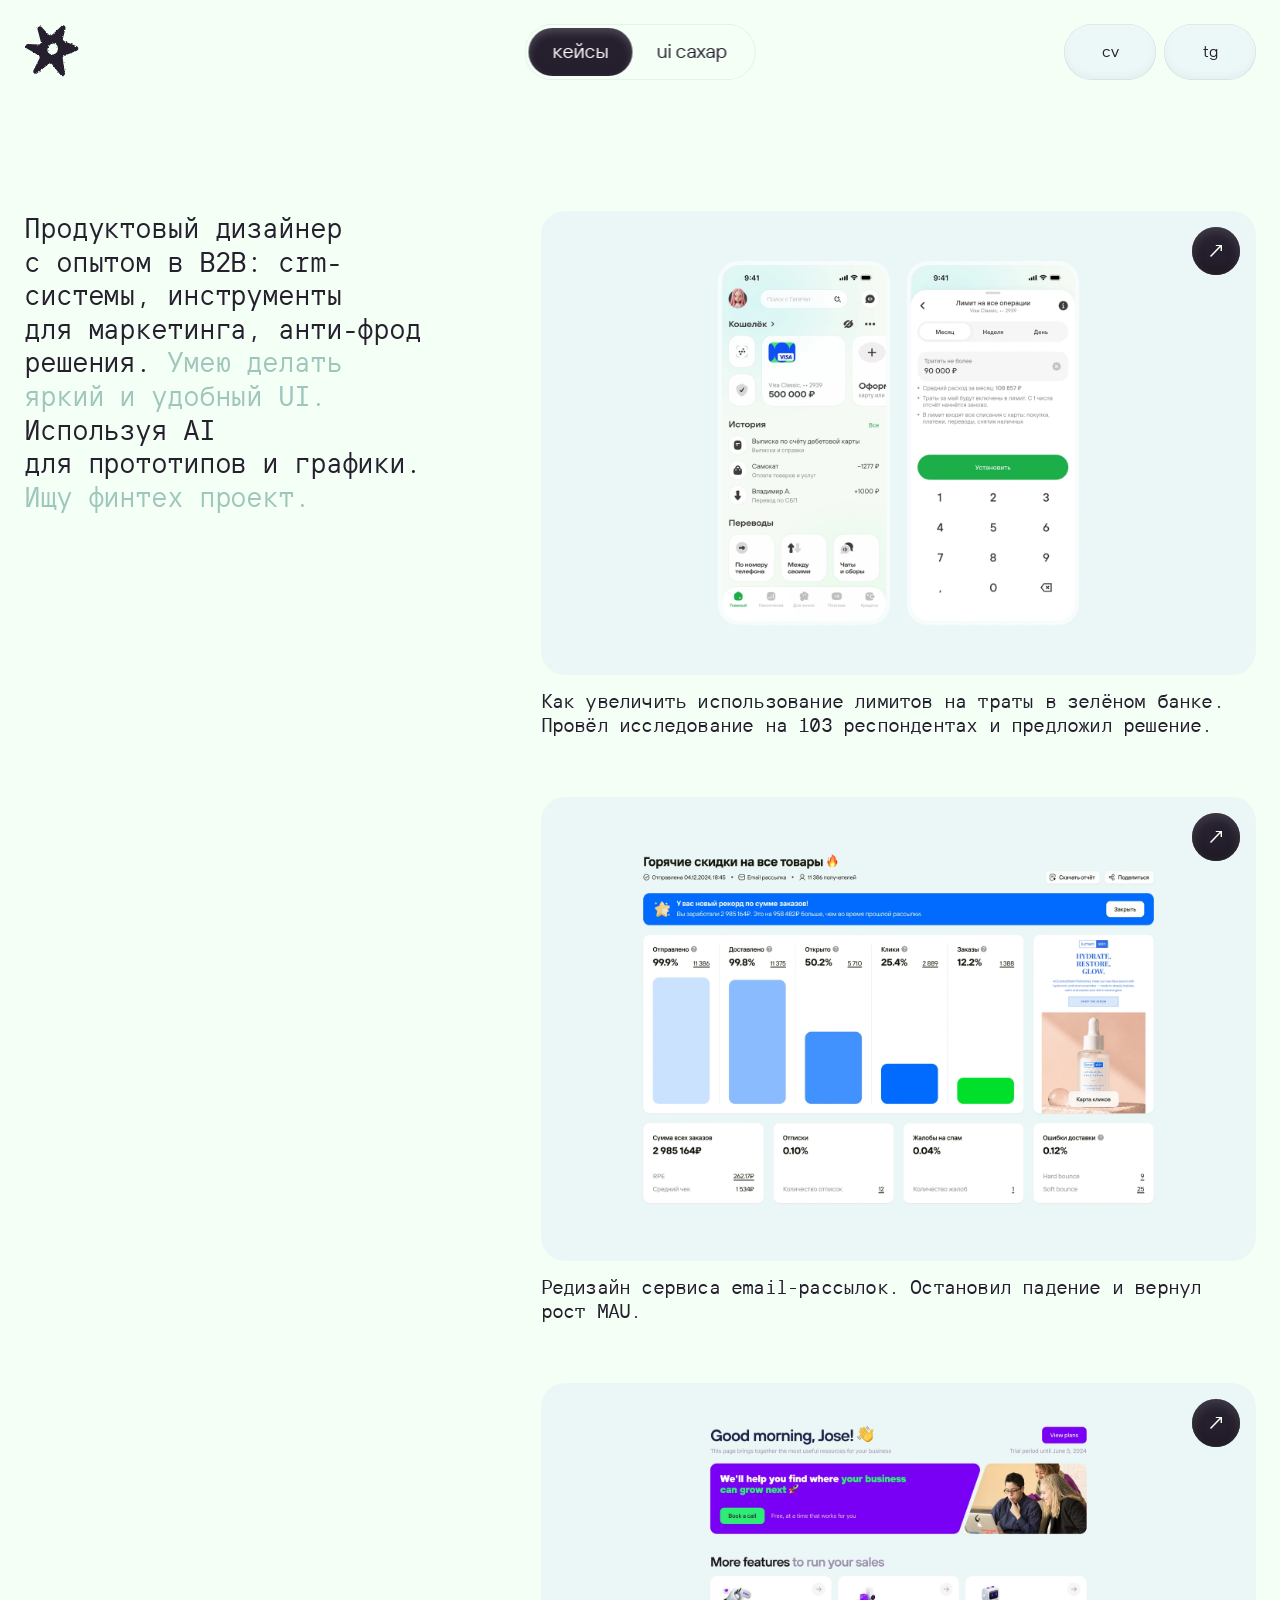
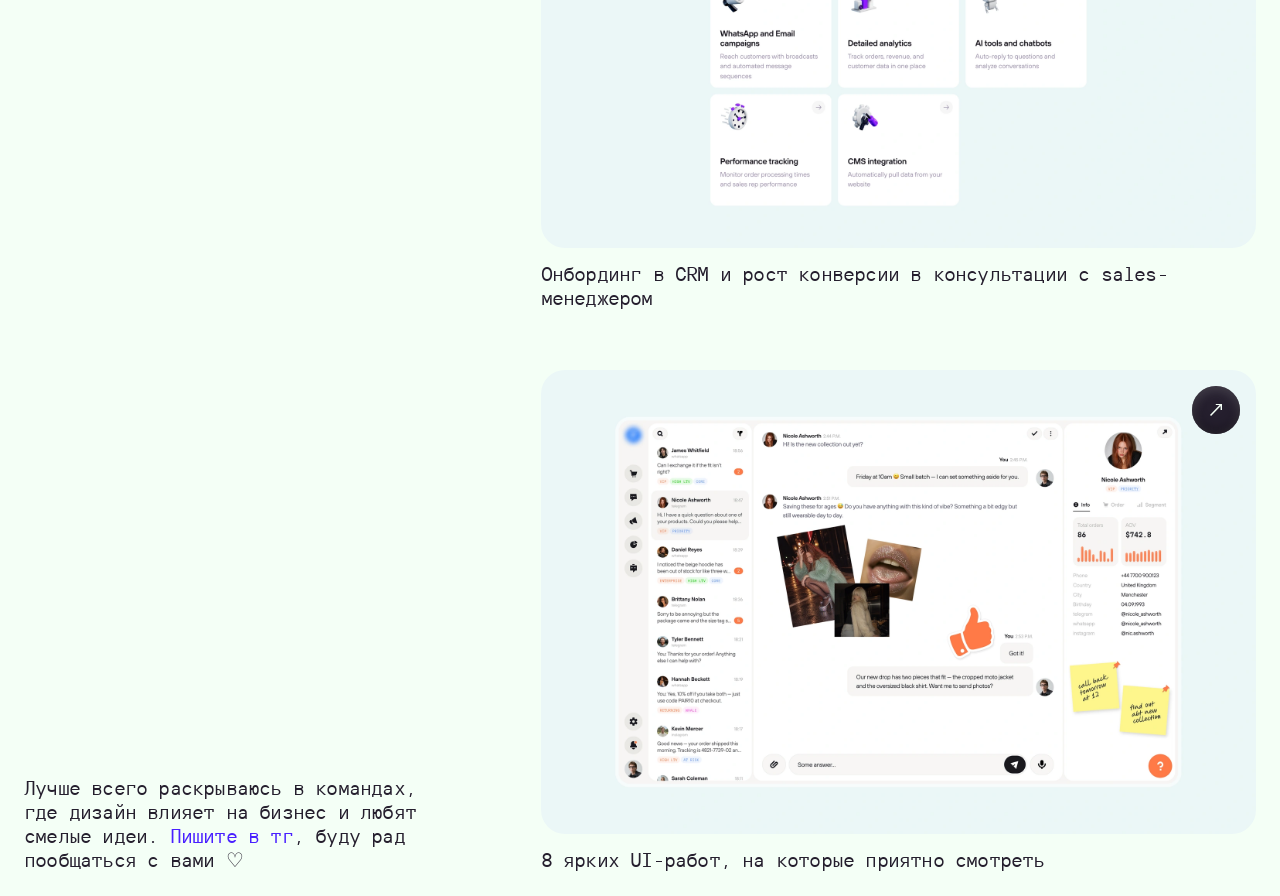
==== commit dce067bd: "ava" ====
--- a/index.html
+++ b/index.html
@@ -50,9 +50,9 @@
       <div class="home" data-tab-panel="cases">
         <div class="about">
           <section class="about-sticky">
-            <!-- Аватарка. Видео-превью: заменить <img class="hero-loom-media"> на
+            <!-- Аватарка (пока скрыта: убрать hidden). Видео-превью: заменить <img class="hero-loom-media"> на
                  <video class="hero-loom-media" src="…" autoplay muted loop playsinline></video> -->
-            <button class="hero-loom" type="button" aria-haspopup="dialog" aria-controls="video-note" aria-label="Открыть видео-приветствие">
+            <button class="hero-loom" type="button" hidden aria-haspopup="dialog" aria-controls="video-note" aria-label="Открыть видео-приветствие">
               <img class="hero-loom-media" src="images/ava.png" alt="" width="100" height="100">
               <svg class="hero-loom-ring" viewBox="0 0 100 100" aria-hidden="true">
                 <circle cx="50" cy="50" r="49" pathLength="100"/>
--- a/css/home.css
+++ b/css/home.css
@@ -43,6 +43,7 @@
   cursor: pointer;
   transition: transform .3s cubic-bezier(.4, 0, .2, 1);
 }
+.hero-loom[hidden] { display: none; }
 @media (hover: hover) {
   .hero-loom:hover { transform: scale(1.04); }
 }
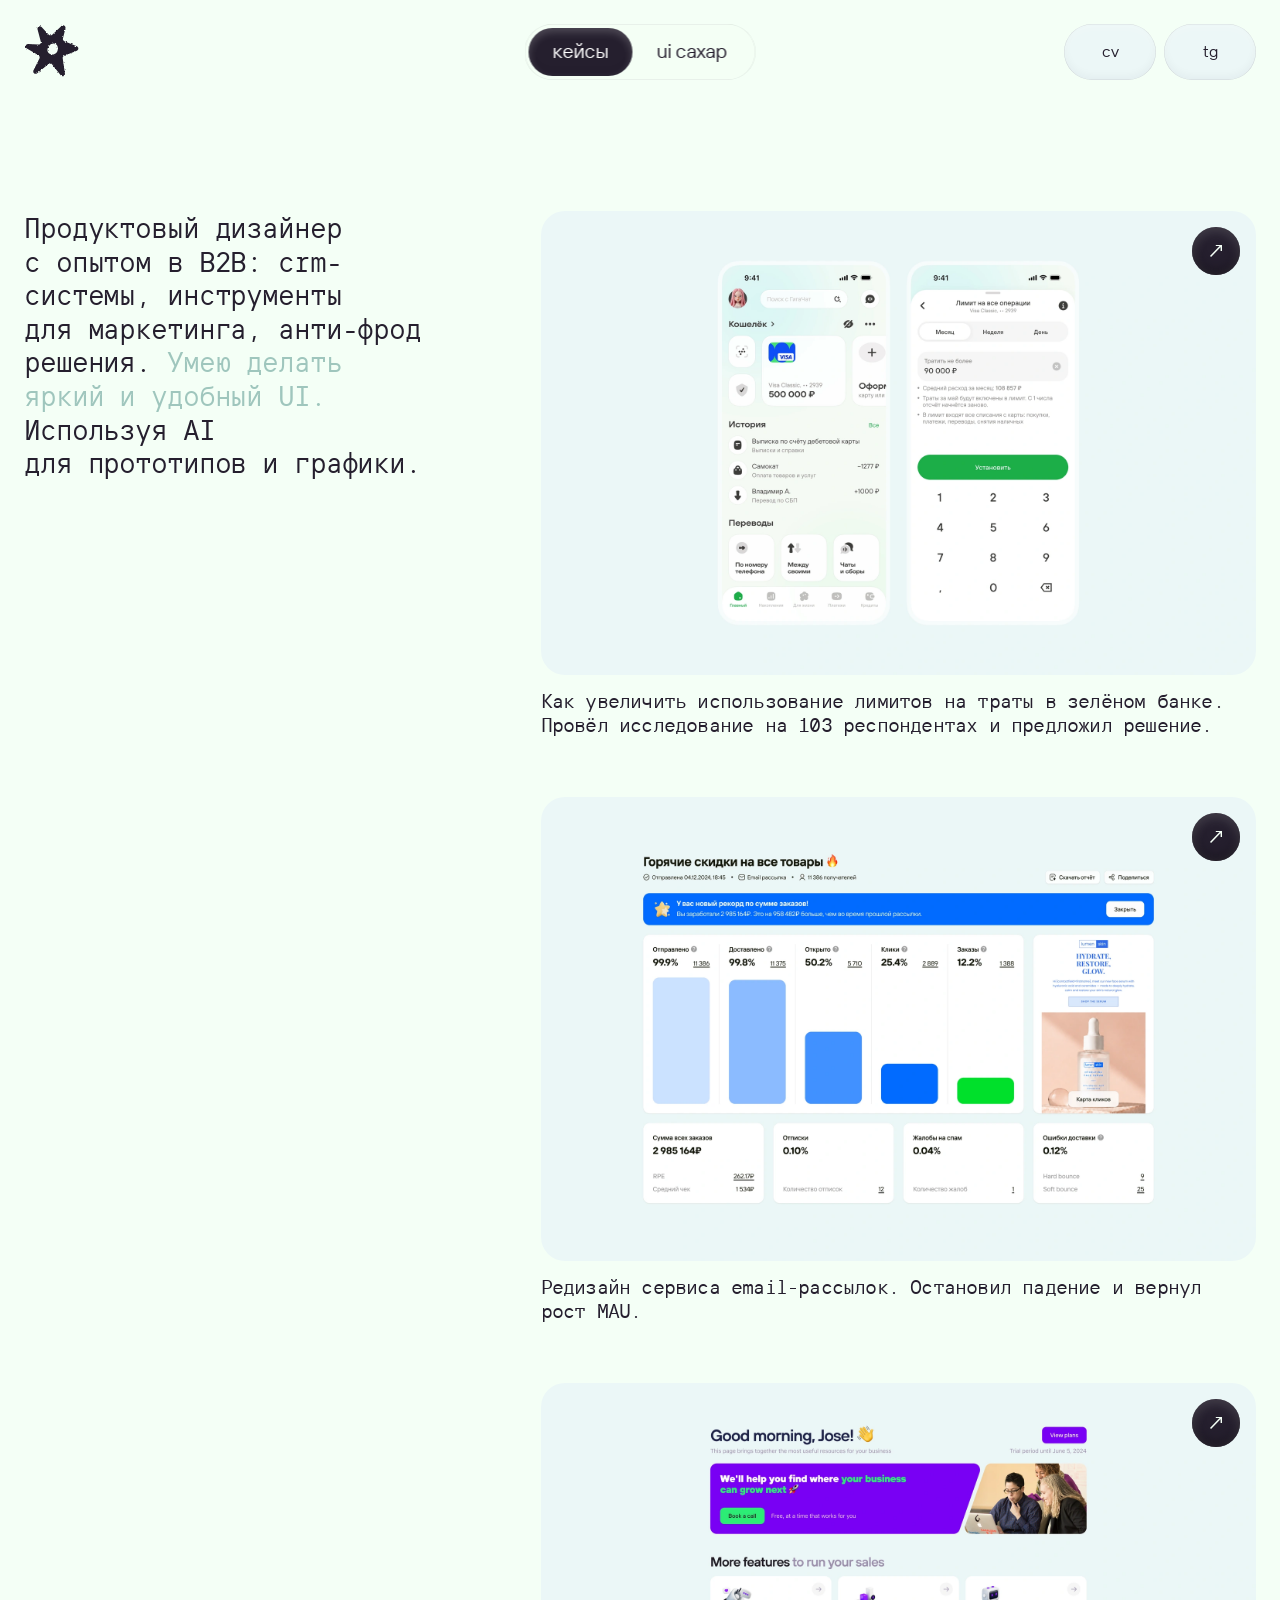
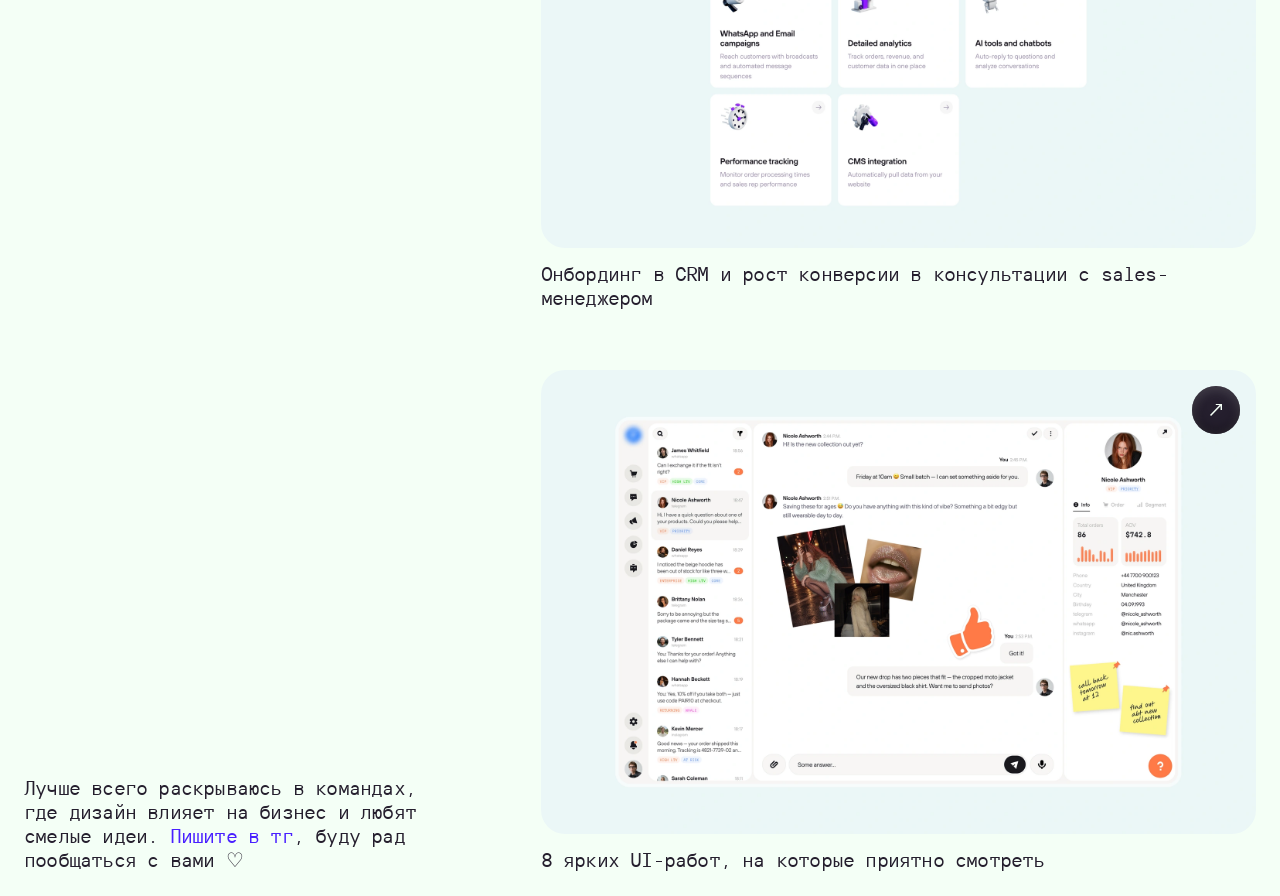
==== commit 677d6e56: "text" ====
--- a/index.html
+++ b/index.html
@@ -58,7 +58,7 @@
                 <circle cx="50" cy="50" r="49" pathLength="100"/>
               </svg>
             </button>
-            <h1 class="text-h1">Продуктовый дизайнер с&nbsp;опытом в&nbsp;B2B: crm-системы, инструменты для&nbsp;маркетинга, анти-фрод решения. <span class="text-middle-grey">Умею делать яркий и&nbsp;удобный UI.</span> Используя AI для&nbsp;прототипов и&nbsp;графики. <span class="text-middle-grey">Ищу финтех проект.</span></h1>
+            <h1 class="text-h1">Продуктовый дизайнер с&nbsp;опытом в&nbsp;B2B: crm-системы, инструменты для&nbsp;маркетинга, анти-фрод решения. <span class="text-middle-grey">Умею делать яркий и&nbsp;удобный UI.</span> Используя AI для&nbsp;прототипов и&nbsp;графики.</h1>
           </section>
         </div>
 
